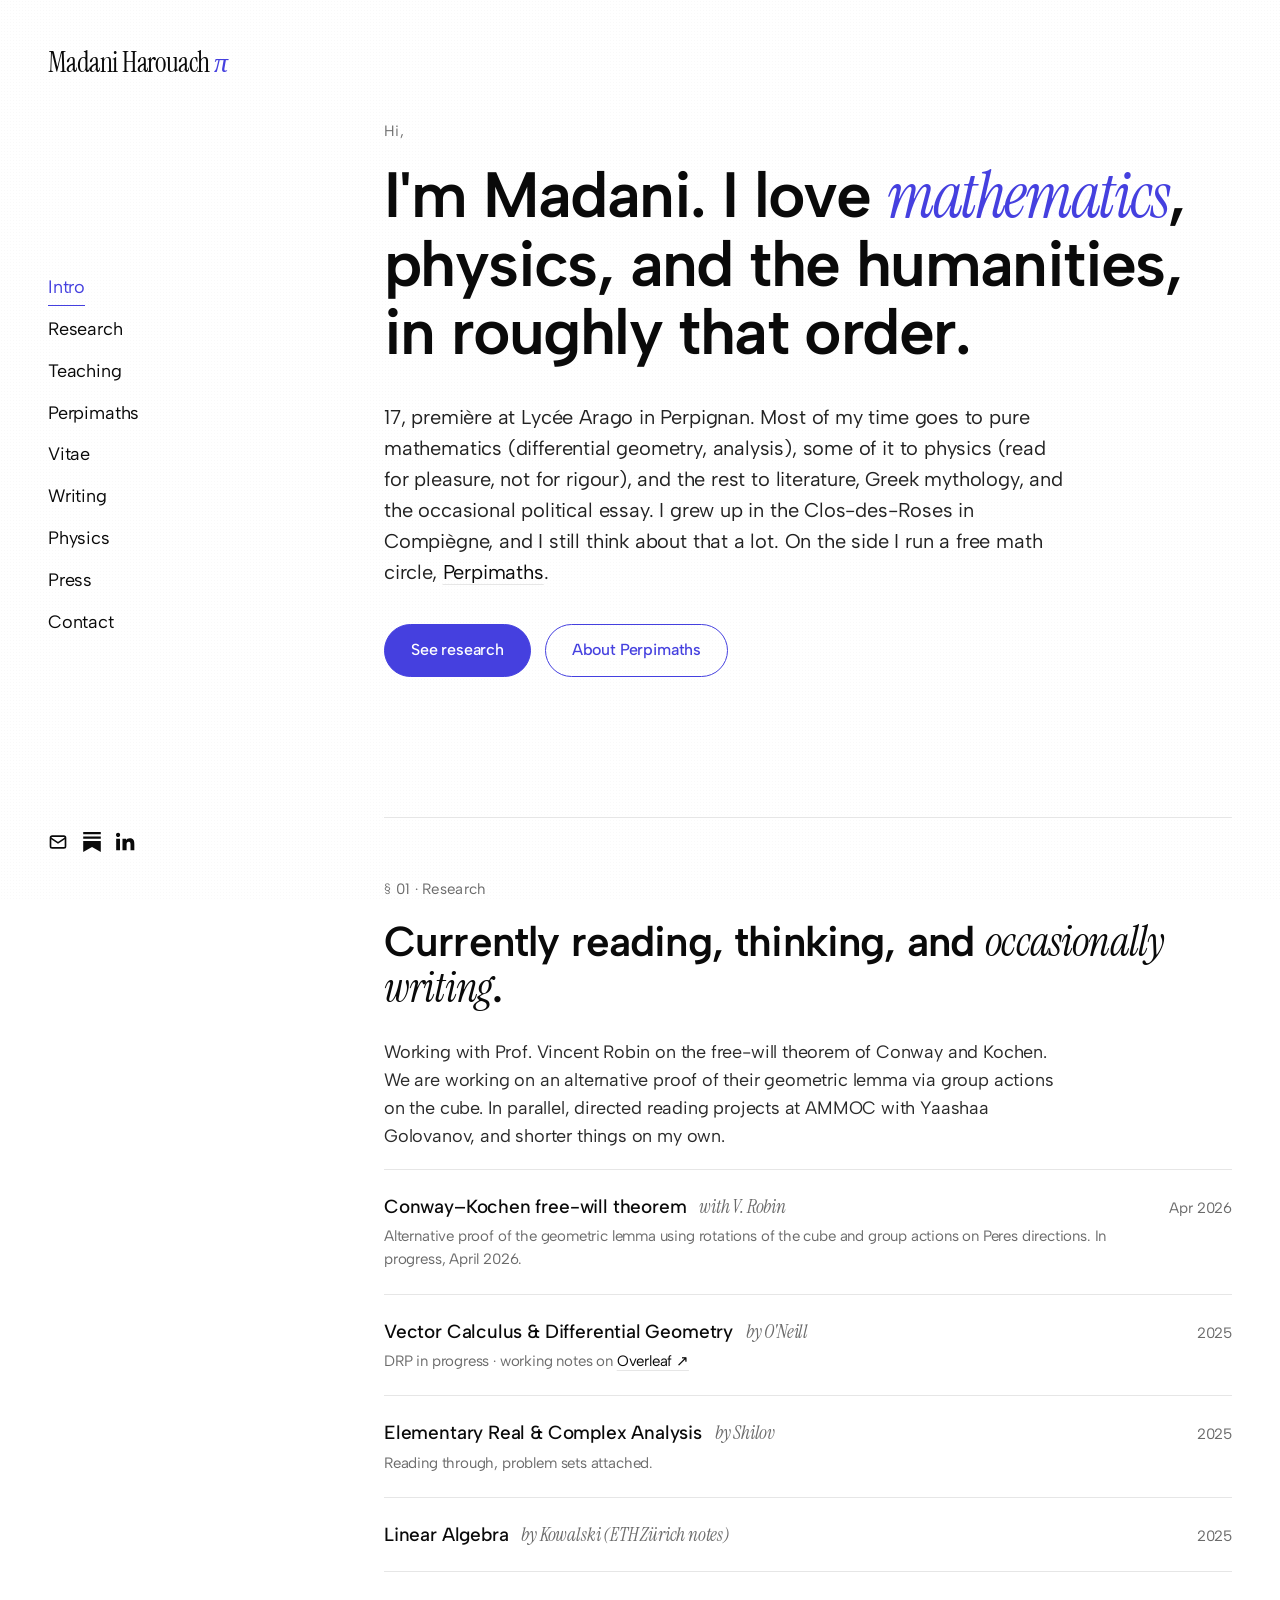
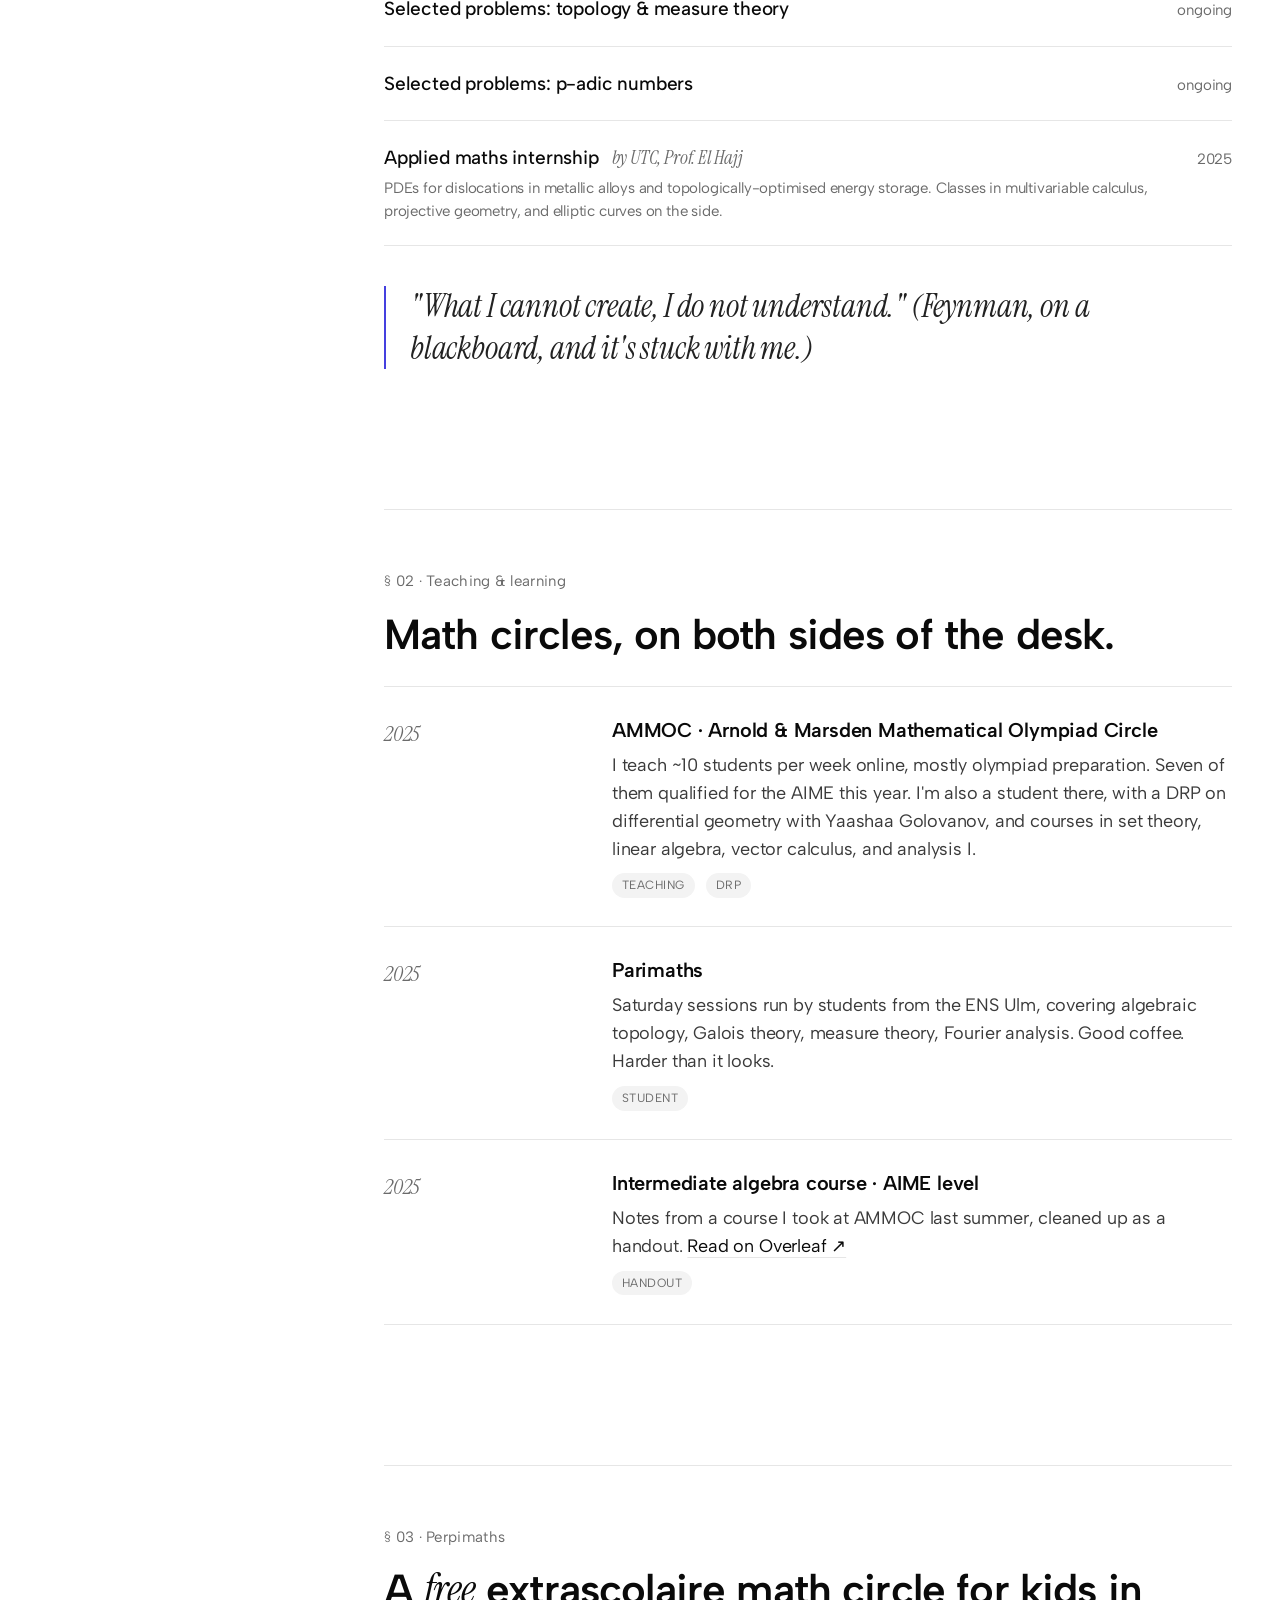
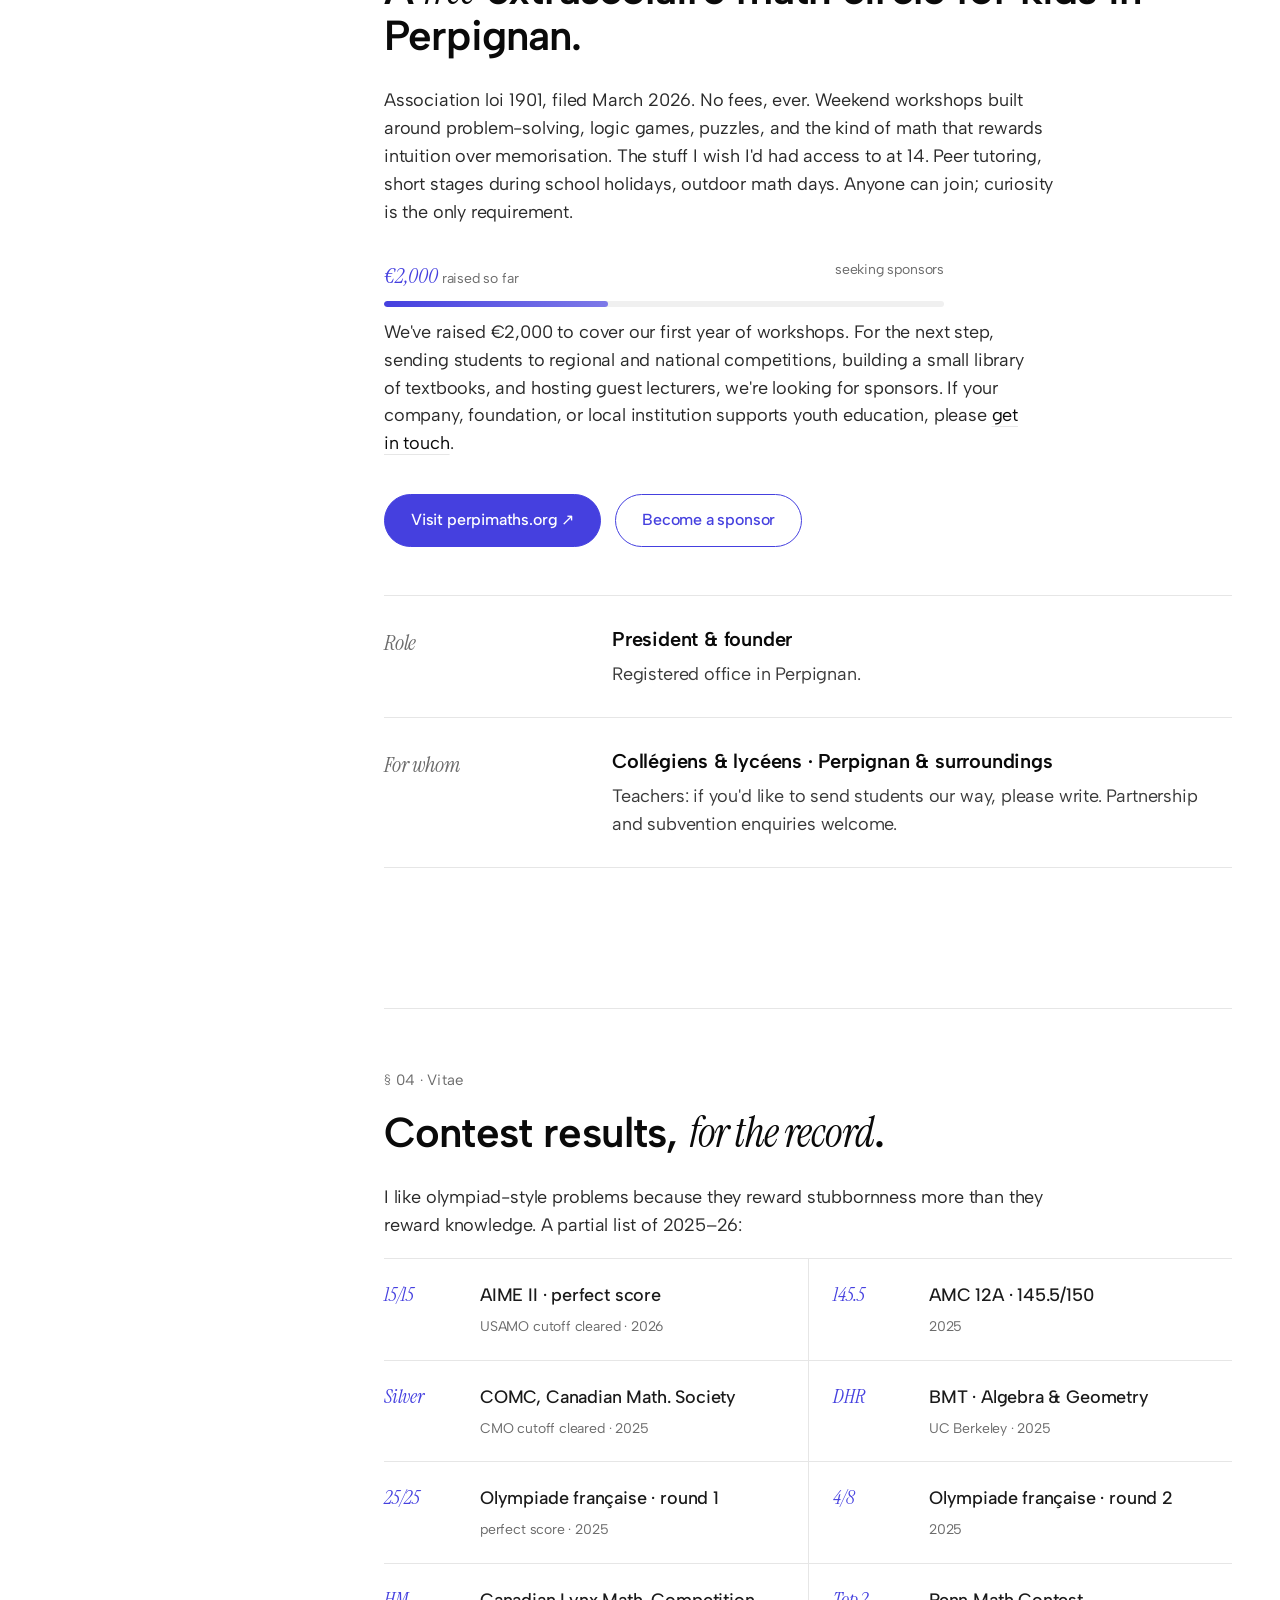
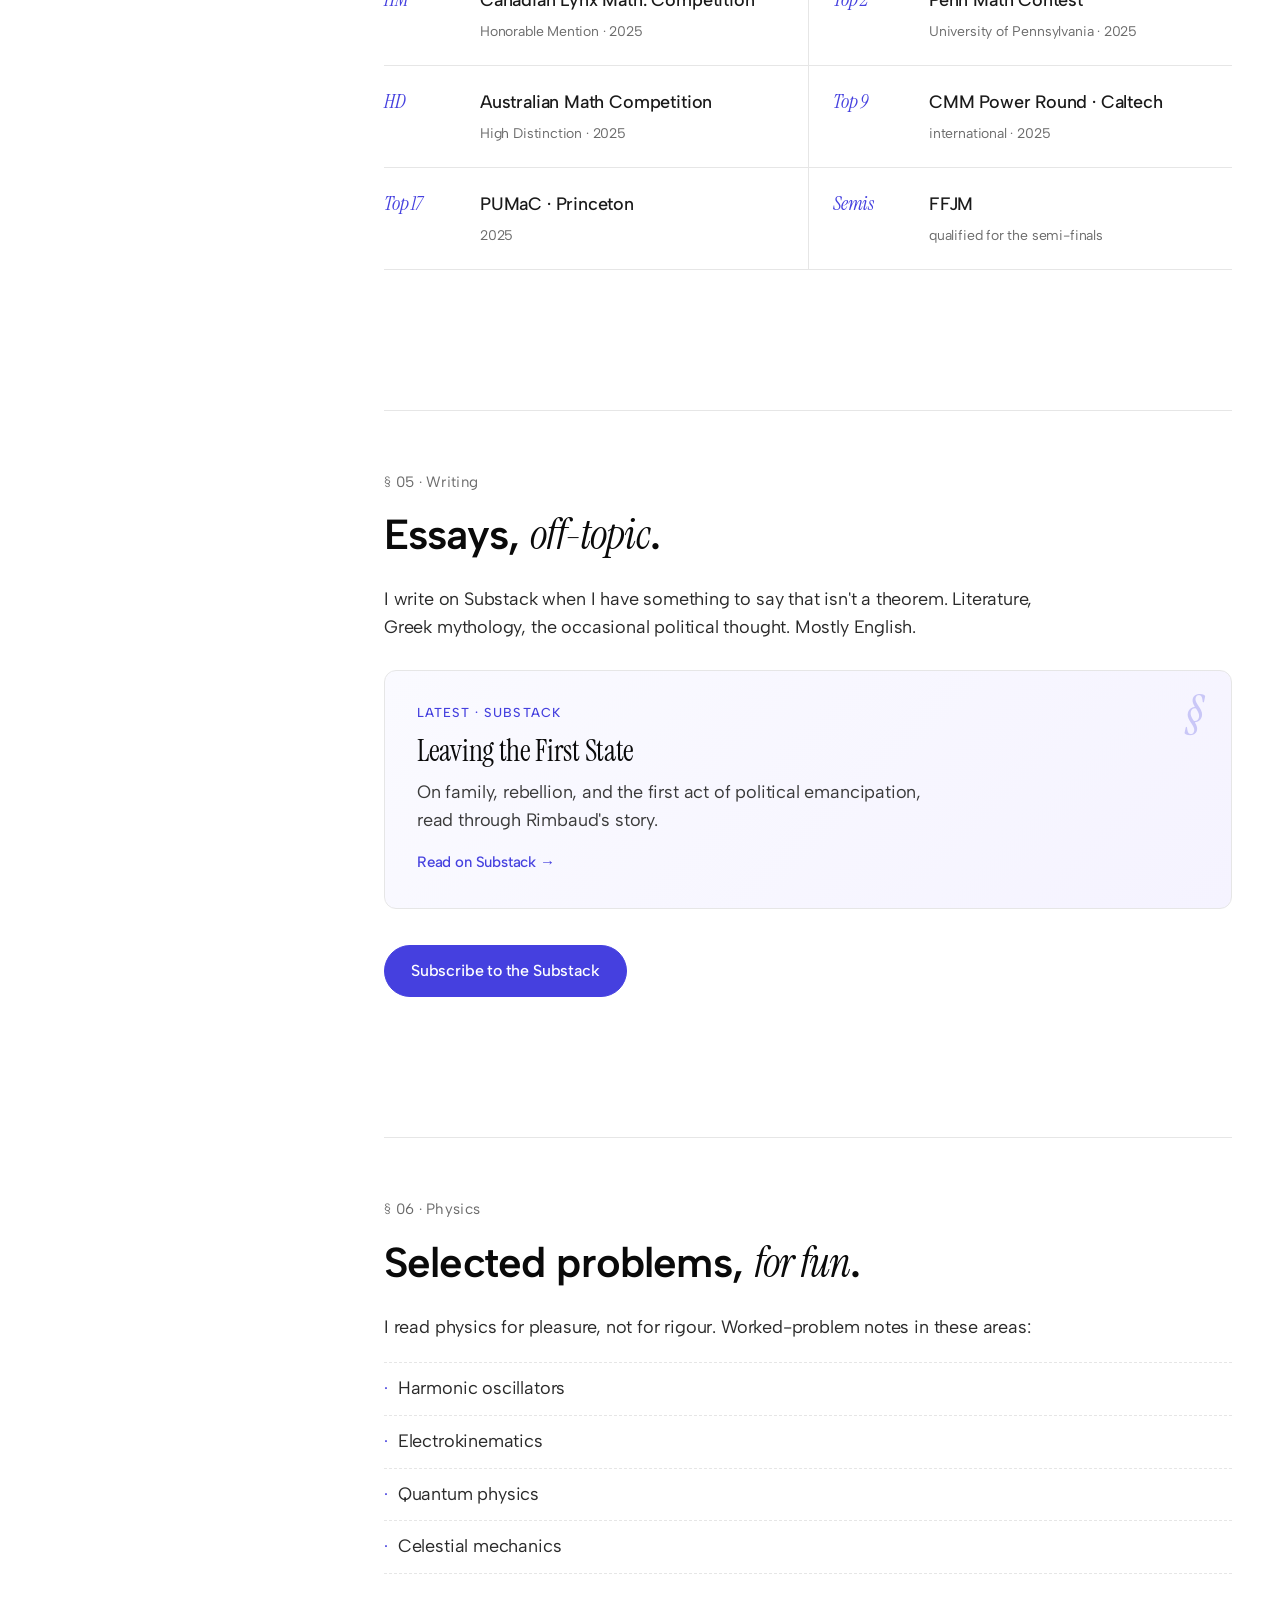
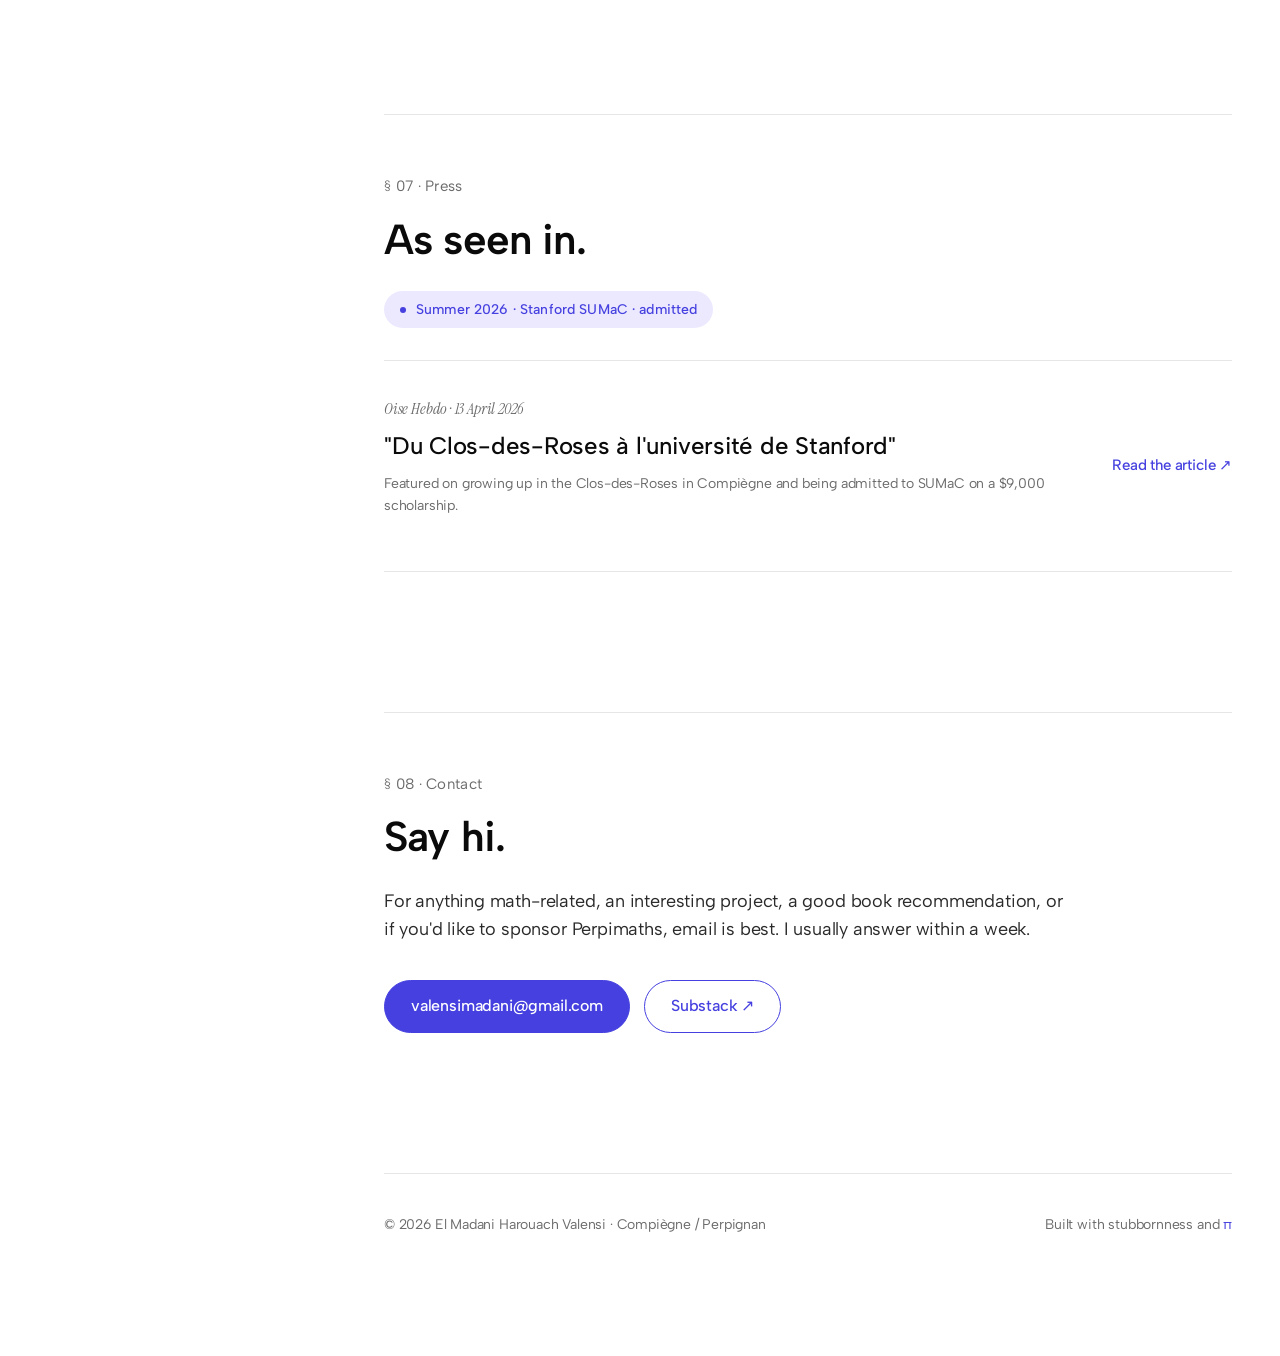
==== index.html @ ca2c1d30 "Rename index (1).html to index.html" ====
<!DOCTYPE html>
<html lang="en">
<head>
<meta charset="UTF-8" />
<meta name="viewport" content="width=device-width, initial-scale=1.0" />
<title>El Madani Harouach Valensi</title>
<link rel="preconnect" href="https://fonts.googleapis.com">
<link rel="preconnect" href="https://fonts.gstatic.com" crossorigin>
<link href="https://fonts.googleapis.com/css2?family=Albert+Sans:ital,wght@0,100..900;1,100..900&family=Instrument+Serif:ital@0;1&display=swap" rel="stylesheet">
<style>
    :root {
        --bg: #ffffff;
        --fg: #0a0a0a;
        --muted: #6b6b6b;
        --accent: #4540df;
        --accent-soft: #ece9ff;
        --rule: #e6e6e6;
        --radius: 999px;
    }

    * { box-sizing: border-box; }
    html, body { margin: 0; padding: 0; }

    body {
        background: var(--bg);
        color: var(--fg);
        font-family: "Albert Sans", -apple-system, BlinkMacSystemFont, sans-serif;
        font-size: 18px; line-height: 1.55;
        -webkit-font-smoothing: antialiased;
        -moz-osx-font-smoothing: grayscale;
        letter-spacing: -0.01em;
    }

    body::before {
        content: ""; position: fixed; inset: 0; pointer-events: none;
        background-image: radial-gradient(rgba(0,0,0,0.025) 1px, transparent 1px);
        background-size: 3px 3px; z-index: 1; mix-blend-mode: multiply;
    }

    a {
        color: var(--fg); text-decoration: underline;
        text-decoration-thickness: 1px; text-underline-offset: 0.25em;
        text-decoration-color: var(--rule);
        transition: text-decoration-color 0.2s, color 0.2s;
    }
    a:hover { text-decoration-color: var(--accent); color: var(--accent); }

    .wrap { max-width: 1280px; margin: 0 auto; padding: 0 48px; position: relative; z-index: 2; }
    .site { display: grid; grid-template-columns: 240px 1fr; gap: 96px; min-height: 100vh; }

    .sidebar { position: sticky; top: 0; height: 100vh; padding: 48px 0; display: flex; flex-direction: column; }
    .logo {
        font-family: "Instrument Serif", serif; font-size: 28px; font-weight: 400;
        letter-spacing: -0.02em; line-height: 1.1;
    }
    .logo .pi { color: var(--accent); font-style: italic; }

    .nav { margin-top: auto; margin-bottom: auto; display: flex; flex-direction: column; gap: 6px; }
    .nav a {
        text-decoration: none; font-size: 18px; font-weight: 400;
        padding: 4px 0; color: var(--fg);
        position: relative; width: fit-content;
    }
    .nav a::after {
        content: ""; position: absolute; left: 0; bottom: 0;
        width: 0; height: 1px; background: var(--accent);
        transition: width 0.25s ease;
    }
    .nav a:hover::after, .nav a.active::after { width: 100%; }
    .nav a.active { color: var(--accent); }

    .socials { display: flex; gap: 14px; align-items: center; }
    .socials a { color: var(--fg); display: inline-flex; transition: color 0.2s, transform 0.2s; }
    .socials a:hover { color: var(--accent); transform: translateY(-2px); }
    .socials svg { width: 20px; height: 20px; }

    main { padding: 120px 0 120px; }
    section + section { margin-top: 140px; padding-top: 60px; border-top: 1px solid var(--rule); }

    .eyebrow { font-size: 15px; color: var(--muted); margin: 0 0 18px; letter-spacing: 0.02em; }

    h1 {
        font-size: clamp(38px, 5.2vw, 64px);
        line-height: 1.06; font-weight: 600; letter-spacing: -0.025em;
        margin: 0 0 36px; max-width: 900px;
    }
    h1 em { font-family: "Instrument Serif", serif; font-style: italic; font-weight: 400; color: var(--accent); }

    h2 {
        font-size: clamp(30px, 3.4vw, 42px);
        line-height: 1.1; font-weight: 600; letter-spacing: -0.02em;
        margin: 0 0 28px; max-width: 820px;
    }
    h2 em { font-family: "Instrument Serif", serif; font-style: italic; font-weight: 400; }

    h3 { font-size: 20px; font-weight: 600; letter-spacing: -0.01em; margin: 0 0 6px; }

    p { max-width: 680px; color: #2a2a2a; margin: 0 0 18px; }
    .lede { font-size: 20px; color: #222; }

    .btn-row { display: flex; gap: 14px; flex-wrap: wrap; margin-top: 36px; }
    .btn {
        display: inline-flex; align-items: center; gap: 8px;
        padding: 13px 26px; border-radius: var(--radius);
        font-size: 16px; font-weight: 500; text-decoration: none;
        border: 1.5px solid var(--accent);
        transition: transform 0.2s, background 0.2s, color 0.2s;
    }
    .btn-primary { background: var(--accent); color: #fff; }
    .btn-primary:hover { background: #3430c4; transform: translateY(-2px); }
    .btn-ghost { background: transparent; color: var(--accent); }
    .btn-ghost:hover { background: var(--accent-soft); transform: translateY(-2px); }

    .row {
        display: grid; grid-template-columns: 180px 1fr;
        gap: 48px; padding: 28px 0; border-top: 1px solid var(--rule);
    }
    .row:last-child { border-bottom: 1px solid var(--rule); }
    .row .year {
        font-family: "Instrument Serif", serif; font-style: italic;
        font-size: 22px; color: var(--muted); padding-top: 2px;
    }
    .row p { margin: 6px 0 0; color: #3a3a3a; }
    .row h3 a { text-decoration: none; }
    .row h3 a:hover { color: var(--accent); }
    .tag {
        display: inline-block; font-size: 12px;
        letter-spacing: 0.04em; text-transform: uppercase;
        color: var(--muted); background: #f3f3f3;
        padding: 3px 10px; border-radius: 999px;
        margin-right: 6px; margin-top: 10px;
    }

    .project-list { list-style: none; padding: 0; margin: 0; }
    .project-list li {
        padding: 22px 0; border-top: 1px solid var(--rule);
        display: grid; grid-template-columns: 1fr auto;
        gap: 24px; align-items: baseline;
    }
    .project-list li:last-child { border-bottom: 1px solid var(--rule); }
    .project-list .title { font-weight: 500; font-size: 19px; }
    .project-list .title em {
        font-family: "Instrument Serif", serif; font-style: italic;
        color: var(--muted); font-weight: 400; margin-left: 8px;
    }
    .project-list .meta { color: var(--muted); font-size: 15px; white-space: nowrap; }

    .results {
        list-style: none; padding: 0; margin: 0;
        display: grid; grid-template-columns: repeat(2, 1fr);
        gap: 0; border-top: 1px solid var(--rule);
    }
    .results li {
        padding: 20px 24px 20px 0;
        border-bottom: 1px solid var(--rule);
        display: flex; gap: 16px; align-items: baseline;
    }
    .results li:nth-child(even) { padding-left: 24px; border-left: 1px solid var(--rule); }
    .results .score {
        font-family: "Instrument Serif", serif; font-style: italic;
        color: var(--accent); font-size: 20px;
        white-space: nowrap; min-width: 80px;
    }
    .results .what { font-weight: 500; color: #1a1a1a; display: block; margin-bottom: 2px; }
    .results .where { color: var(--muted); font-size: 14px; }

    .pullquote {
        font-family: "Instrument Serif", serif; font-style: italic;
        font-size: clamp(24px, 2.6vw, 32px); line-height: 1.3;
        color: #222; max-width: 720px;
        border-left: 2px solid var(--accent); padding-left: 24px;
        margin: 40px 0;
    }

    /* SUMaC announcement pill */
    .announce {
        display: inline-flex; align-items: center; gap: 10px;
        padding: 8px 16px; background: var(--accent-soft);
        color: var(--accent); border-radius: 999px;
        font-size: 14px; font-weight: 500; margin-bottom: 28px;
        letter-spacing: 0.01em;
    }
    .announce::before {
        content: ""; width: 6px; height: 6px;
        background: var(--accent); border-radius: 50%;
        animation: pulse 2s infinite;
    }
    @keyframes pulse {
        0%, 100% { opacity: 1; transform: scale(1); }
        50% { opacity: 0.5; transform: scale(1.4); }
    }

    /* Feature card for Substack */
    .feature-card {
        margin-top: 28px; padding: 32px;
        border: 1px solid var(--rule); border-radius: 12px;
        background: linear-gradient(135deg, #fafaff 0%, #f5f3ff 100%);
        position: relative; overflow: hidden;
        transition: transform 0.25s, box-shadow 0.25s;
        text-decoration: none; display: block; color: inherit;
    }
    .feature-card:hover {
        transform: translateY(-3px);
        box-shadow: 0 20px 40px -20px rgba(69, 64, 223, 0.2);
        color: inherit;
    }
    .feature-card::before {
        content: "§"; position: absolute; top: 18px; right: 28px;
        font-family: "Instrument Serif", serif; font-style: italic;
        font-size: 48px; color: var(--accent); opacity: 0.25; line-height: 1;
    }
    .feature-card .kicker {
        font-size: 13px; letter-spacing: 0.08em; text-transform: uppercase;
        color: var(--accent); font-weight: 500; margin: 0 0 10px;
    }
    .feature-card h3 {
        font-family: "Instrument Serif", serif; font-weight: 400;
        font-size: 30px; line-height: 1.2;
        margin: 0 0 10px; max-width: 520px;
    }
    .feature-card .excerpt { color: #3a3a3a; margin: 0; max-width: 540px; }
    .feature-card .more {
        display: inline-block; margin-top: 16px;
        font-size: 15px; color: var(--accent); font-weight: 500;
    }

    .bullets { list-style: none; padding: 0; margin: 20px 0 0; }
    .bullets li {
        padding: 12px 0; border-top: 1px dashed var(--rule);
        color: #2a2a2a;
    }
    .bullets li:last-child { border-bottom: 1px dashed var(--rule); }
    .bullets li::before { content: "·"; color: var(--accent); margin-right: 10px; }

    /* Fundraising bar */
    .fund-bar {
        margin: 32px 0 12px;
        max-width: 560px;
    }
    .fund-numbers {
        display: flex; justify-content: space-between;
        font-size: 14px; color: var(--muted); margin-bottom: 8px;
    }
    .fund-numbers strong {
        color: var(--accent);
        font-family: "Instrument Serif", serif;
        font-style: italic;
        font-size: 22px;
        font-weight: 400;
    }
    .fund-track {
        height: 6px; background: #f0f0f0;
        border-radius: 999px; overflow: hidden;
    }
    .fund-fill {
        height: 100%; width: 40%;
        background: linear-gradient(90deg, var(--accent), #7d79e8);
        border-radius: 999px;
        animation: grow 1.4s cubic-bezier(0.2, 0.7, 0.2, 1) forwards;
        transform-origin: left;
        transform: scaleX(0);
    }
    @keyframes grow { to { transform: scaleX(1); } }

    /* Press card */
    .press-card {
        display: grid; grid-template-columns: 1fr auto;
        gap: 40px; padding: 36px 0;
        border-top: 1px solid var(--rule);
        border-bottom: 1px solid var(--rule);
        align-items: center;
    }
    .press-card .source {
        font-family: "Instrument Serif", serif; font-style: italic;
        color: var(--muted); font-size: 16px; margin-bottom: 8px;
    }
    .press-card h3 {
        font-size: 24px; line-height: 1.3; font-weight: 500;
        max-width: 560px; margin: 0 0 12px;
    }
    .press-card .meta { color: var(--muted); font-size: 14px; }
    .press-card .cta {
        font-size: 15px; color: var(--accent); font-weight: 500;
        text-decoration: none; white-space: nowrap;
    }
    .press-card .cta:hover { text-decoration: underline; }

    footer {
        margin-top: 140px; padding-top: 40px;
        border-top: 1px solid var(--rule);
        color: var(--muted); font-size: 14px;
        display: flex; justify-content: space-between;
        flex-wrap: wrap; gap: 12px;
    }

    @media (max-width: 900px) {
        .wrap { padding: 0 24px; }
        .site { grid-template-columns: 1fr; gap: 0; }
        .sidebar {
            position: static; height: auto; padding: 32px 0 8px;
            flex-direction: row; align-items: center; justify-content: space-between;
        }
        .nav { display: none; }
        main { padding: 40px 0 80px; }
        section + section { margin-top: 80px; padding-top: 40px; }
        .row { grid-template-columns: 1fr; gap: 4px; }
        .row .year { font-size: 18px; }
        .project-list li { grid-template-columns: 1fr; gap: 4px; }
        .results { grid-template-columns: 1fr; }
        .results li:nth-child(even) { padding-left: 0; border-left: none; }
        .feature-card { padding: 24px; }
        .feature-card h3 { font-size: 24px; }
        .press-card { grid-template-columns: 1fr; gap: 16px; }
    }

    .reveal {
        opacity: 0; transform: translateY(14px);
        animation: reveal 0.9s cubic-bezier(0.2, 0.7, 0.2, 1) forwards;
    }
    @keyframes reveal { to { opacity: 1; transform: translateY(0); } }
    .d1 { animation-delay: 0.05s; }
    .d2 { animation-delay: 0.2s; }
    .d3 { animation-delay: 0.35s; }
    .d4 { animation-delay: 0.5s; }
    .d5 { animation-delay: 0.65s; }
</style>
</head>
<body>
<div class="wrap">
<div class="site">

    <aside class="sidebar">
        <div class="logo reveal d1">
            Madani Harouach <span class="pi">π</span>
        </div>

        <nav class="nav reveal d2">
            <a href="#intro" class="active">Intro</a>
            <a href="#research">Research</a>
            <a href="#teaching">Teaching</a>
            <a href="#perpimaths">Perpimaths</a>
            <a href="#vitae">Vitae</a>
            <a href="#writing">Writing</a>
            <a href="#physics">Physics</a>
            <a href="#press">Press</a>
            <a href="#contact">Contact</a>
        </nav>

        <div class="socials reveal d3">
            <a href="mailto:valensimadani@gmail.com" aria-label="Email" title="Email">
                <svg viewBox="0 0 24 24" fill="none" stroke="currentColor" stroke-width="2">
                    <rect x="3" y="5" width="18" height="14" rx="2"/>
                    <path d="M3 7l9 6 9-6"/>
                </svg>
            </a>
            <a href="https://open.substack.com/pub/valensimadani" aria-label="Substack" title="Substack" target="_blank" rel="noopener">
                <svg viewBox="0 0 24 24" fill="currentColor">
                    <path d="M22.539 8.242H1.46V5.406h21.08v2.836zM1.46 10.812V24L12 18.11 22.54 24V10.812H1.46zM22.54 0H1.46v2.836h21.08V0z"/>
                </svg>
            </a>
            <a href="https://www.linkedin.com" aria-label="LinkedIn" title="LinkedIn" target="_blank" rel="noopener">
                <svg viewBox="0 0 24 24" fill="currentColor">
                    <path d="M4.98 3.5C4.98 4.88 3.87 6 2.5 6S.02 4.88.02 3.5 1.13 1 2.5 1s2.48 1.12 2.48 2.5zM.22 8h4.56v14H.22V8zm7.56 0h4.37v1.92h.06c.61-1.15 2.1-2.36 4.32-2.36 4.62 0 5.47 3.04 5.47 7v7.44h-4.56v-6.6c0-1.57-.03-3.59-2.19-3.59-2.2 0-2.54 1.71-2.54 3.48V22H7.78V8z"/>
                </svg>
            </a>
        </div>
    </aside>

    <main>

        <section id="intro">
            <p class="eyebrow reveal d1">Hi,</p>
            <h1 class="reveal d2">
                I'm Madani. I love <em>mathematics</em>,
                physics, and the humanities, in
                roughly that order.
            </h1>
            <p class="lede reveal d3">
                17, première at Lycée Arago in Perpignan. Most of my time
                goes to pure mathematics (differential geometry, analysis),
                some of it to physics (read for pleasure, not for rigour),
                and the rest to literature, Greek mythology, and the
                occasional political essay. I grew up in the Clos-des-Roses
                in Compiègne, and I still think about that a lot. On the
                side I run a free math circle, <a href="#perpimaths">Perpimaths</a>.
            </p>
            <div class="btn-row reveal d4">
                <a class="btn btn-primary" href="#research">See research</a>
                <a class="btn btn-ghost" href="#perpimaths">About Perpimaths</a>
            </div>
        </section>

        <section id="research">
            <p class="eyebrow">§ 01 · Research</p>
            <h2>Currently reading, thinking, and
                <em>occasionally writing</em>.</h2>
            <p>
                Working with Prof. Vincent Robin on the free-will theorem of
                Conway and Kochen. We are working on an alternative proof of their geometric
                lemma via group actions on the cube. In parallel, directed
                reading projects at AMMOC with Yaashaa Golovanov, and shorter
                things on my own.
            </p>

            <ul class="project-list">
                <li>
                    <div>
                        <div class="title">Conway–Kochen free-will theorem <em>with V. Robin</em></div>
                        <div style="color:var(--muted); font-size:15px; margin-top:4px">
                            Alternative proof of the geometric lemma using
                            rotations of the cube and group actions on Peres
                            directions. In progress, April 2026.
                        </div>
                    </div>
                    <div class="meta">Apr 2026</div>
                </li>
                <li>
                    <div>
                        <div class="title">Vector Calculus &amp; Differential Geometry <em>by O'Neill</em></div>
                        <div style="color:var(--muted); font-size:15px; margin-top:4px">
                            DRP in progress · working notes on
                            <a href="https://www.overleaf.com/read/pcwnzhzwnnss#725953" target="_blank" rel="noopener">Overleaf ↗</a>
                        </div>
                    </div>
                    <div class="meta">2025</div>
                </li>
                <li>
                    <div>
                        <div class="title">Elementary Real &amp; Complex Analysis <em>by Shilov</em></div>
                        <div style="color:var(--muted); font-size:15px; margin-top:4px">
                            Reading through, problem sets attached.
                        </div>
                    </div>
                    <div class="meta">2025</div>
                </li>
                <li>
                    <div>
                        <div class="title">Linear Algebra <em>by Kowalski (ETH Zürich notes)</em></div>
                    </div>
                    <div class="meta">2025</div>
                </li>
                <li>
                    <div>
                        <div class="title">Selected problems: topology &amp; measure theory</div>
                    </div>
                    <div class="meta">ongoing</div>
                </li>
                <li>
                    <div>
                        <div class="title">Selected problems: p-adic numbers</div>
                    </div>
                    <div class="meta">ongoing</div>
                </li>
                <li>
                    <div>
                        <div class="title">Applied maths internship <em>by UTC, Prof. El Hajj</em></div>
                        <div style="color:var(--muted); font-size:15px; margin-top:4px">
                            PDEs for dislocations in metallic alloys and
                            topologically-optimised energy storage.
                            Classes in multivariable calculus, projective
                            geometry, and elliptic curves on the side.
                        </div>
                    </div>
                    <div class="meta">2025</div>
                </li>
            </ul>

            <div class="pullquote">
                "What I cannot create, I do not understand."
                (Feynman, on a blackboard, and it's stuck with me.)
            </div>
        </section>

        <section id="teaching">
            <p class="eyebrow">§ 02 · Teaching &amp; learning</p>
            <h2>Math circles, on both sides of the desk.</h2>

            <div class="row">
                <div class="year">2025</div>
                <div>
                    <h3>AMMOC · Arnold &amp; Marsden Mathematical Olympiad Circle</h3>
                    <p>
                        I teach ~10 students per week online, mostly olympiad
                        preparation. Seven of them qualified for the AIME this year.
                        I'm also a student there, with a DRP on differential geometry
                        with Yaashaa Golovanov, and courses in set theory, linear
                        algebra, vector calculus, and analysis I.
                    </p>
                    <span class="tag">teaching</span>
                    <span class="tag">DRP</span>
                </div>
            </div>

            <div class="row">
                <div class="year">2025</div>
                <div>
                    <h3>Parimaths</h3>
                    <p>
                        Saturday sessions run by students from the ENS Ulm, covering
                        algebraic topology, Galois theory, measure theory, Fourier
                        analysis. Good coffee. Harder than it looks.
                    </p>
                    <span class="tag">student</span>
                </div>
            </div>

            <div class="row">
                <div class="year">2025</div>
                <div>
                    <h3>Intermediate algebra course · AIME level</h3>
                    <p>
                        Notes from a course I took at AMMOC last summer, cleaned up
                        as a handout.
                        <a href="https://www.overleaf.com/read/wrsxjcrsgtck#7cd58a" target="_blank" rel="noopener">Read on Overleaf ↗</a>
                    </p>
                    <span class="tag">handout</span>
                </div>
            </div>
        </section>

        <!-- PERPIMATHS -->
        <section id="perpimaths">
            <p class="eyebrow">§ 03 · Perpimaths</p>
            <h2>A <em>free</em> extrascolaire math circle
                for kids in Perpignan.</h2>
            <p>
                Association loi 1901, filed March 2026. No fees, ever.
                Weekend workshops built around problem-solving, logic games,
                puzzles, and the kind of math that rewards intuition over
                memorisation. The stuff I wish I'd had access to at 14.
                Peer tutoring, short stages during school holidays, outdoor
                math days. Anyone can join; curiosity is the only requirement.
            </p>

            <!-- Fundraising progress -->
            <div class="fund-bar">
                <div class="fund-numbers">
                    <span><strong>€2,000</strong> raised so far</span>
                    <span>seeking sponsors</span>
                </div>
                <div class="fund-track">
                    <div class="fund-fill"></div>
                </div>
            </div>
            <p style="max-width:640px">
                We've raised €2,000 to cover our first year of workshops.
                For the next step, sending students to regional and national
                competitions, building a small library of textbooks, and
                hosting guest lecturers, we're looking for sponsors.
                If your company, foundation, or local institution supports
                youth education, please <a href="#contact">get in touch</a>.
            </p>

            <div class="btn-row">
                <a class="btn btn-primary" href="https://perpimaths.org" target="_blank" rel="noopener">
                    Visit perpimaths.org ↗
                </a>
                <a class="btn btn-ghost" href="#contact">Become a sponsor</a>
            </div>

            <div class="row" style="margin-top:48px">
                <div class="year">Role</div>
                <div>
                    <h3>President &amp; founder</h3>
                    <p>Registered office in Perpignan.</p>
                </div>
            </div>
            <div class="row">
                <div class="year">For whom</div>
                <div>
                    <h3>Collégiens &amp; lycéens · Perpignan &amp; surroundings</h3>
                    <p>
                        Teachers: if you'd like to send students our way, please
                        write. Partnership and subvention enquiries welcome.
                    </p>
                </div>
            </div>
        </section>

        <section id="vitae">
            <p class="eyebrow">§ 04 · Vitae</p>
            <h2>Contest results, <em>for the record</em>.</h2>
            <p>
                I like olympiad-style problems because they reward stubbornness
                more than they reward knowledge. A partial list of 2025–26:
            </p>

            <ul class="results">
                <li>
                    <span class="score">15/15</span>
                    <span>
                        <span class="what">AIME II · perfect score</span>
                        <span class="where">USAMO cutoff cleared · 2026</span>
                    </span>
                </li>
                <li>
                    <span class="score">145.5</span>
                    <span>
                        <span class="what">AMC 12A · 145.5/150</span>
                        <span class="where">2025</span>
                    </span>
                </li>
                <li>
                    <span class="score">Silver</span>
                    <span>
                        <span class="what">COMC, Canadian Math. Society</span>
                        <span class="where">CMO cutoff cleared · 2025</span>
                    </span>
                </li>
                <li>
                    <span class="score">DHR</span>
                    <span>
                        <span class="what">BMT · Algebra &amp; Geometry</span>
                        <span class="where">UC Berkeley · 2025</span>
                    </span>
                </li>
                <li>
                    <span class="score">25/25</span>
                    <span>
                        <span class="what">Olympiade française · round 1</span>
                        <span class="where">perfect score · 2025</span>
                    </span>
                </li>
                <li>
                    <span class="score">4/8</span>
                    <span>
                        <span class="what">Olympiade française · round 2</span>
                        <span class="where">2025</span>
                    </span>
                </li>
                <li>
                    <span class="score">HM</span>
                    <span>
                        <span class="what">Canadian Lynx Math. Competition</span>
                        <span class="where">Honorable Mention · 2025</span>
                    </span>
                </li>
                <li>
                    <span class="score">Top 2</span>
                    <span>
                        <span class="what">Penn Math Contest</span>
                        <span class="where">University of Pennsylvania · 2025</span>
                    </span>
                </li>
                <li>
                    <span class="score">HD</span>
                    <span>
                        <span class="what">Australian Math Competition</span>
                        <span class="where">High Distinction · 2025</span>
                    </span>
                </li>
                <li>
                    <span class="score">Top 9</span>
                    <span>
                        <span class="what">CMM Power Round · Caltech</span>
                        <span class="where">international · 2025</span>
                    </span>
                </li>
                <li>
                    <span class="score">Top 17</span>
                    <span>
                        <span class="what">PUMaC · Princeton</span>
                        <span class="where">2025</span>
                    </span>
                </li>
                <li>
                    <span class="score">Semis</span>
                    <span>
                        <span class="what">FFJM</span>
                        <span class="where">qualified for the semi-finals</span>
                    </span>
                </li>
            </ul>
        </section>

        <section id="writing">
            <p class="eyebrow">§ 05 · Writing</p>
            <h2>Essays, <em>off-topic</em>.</h2>
            <p>
                I write on Substack when I have something to say that isn't
                a theorem. Literature, Greek mythology, the occasional
                political thought. Mostly English.
            </p>

            <a class="feature-card"
               href="https://open.substack.com/pub/valensimadani/p/leaving-the-first-state?r=7dea9t"
               target="_blank" rel="noopener">
                <p class="kicker">Latest · Substack</p>
                <h3>Leaving the First State</h3>
                <p class="excerpt">
                    On family, rebellion, and the first act of political
                    emancipation, read through Rimbaud's story.
                </p>
                <span class="more">Read on Substack →</span>
            </a>

            <div class="btn-row">
                <a class="btn btn-primary" href="https://open.substack.com/pub/valensimadani" target="_blank" rel="noopener">
                    Subscribe to the Substack
                </a>
            </div>
        </section>

        <section id="physics">
            <p class="eyebrow">§ 06 · Physics</p>
            <h2>Selected problems, <em>for fun</em>.</h2>
            <p>
                I read physics for pleasure, not for rigour. Worked-problem
                notes in these areas:
            </p>
            <ul class="bullets">
                <li>Harmonic oscillators</li>
                <li>Electrokinematics</li>
                <li>Quantum physics</li>
                <li>Celestial mechanics</li>
            </ul>
        </section>

        <!-- PRESS - just two facts -->
        <section id="press">
            <p class="eyebrow">§ 07 · Press</p>
            <h2>As seen in.</h2>

            <div class="announce" style="margin-bottom:32px">Summer 2026 · Stanford SUMaC · admitted</div>

            <div class="press-card">
                <div>
                    <div class="source">Oise Hebdo · 13 April 2026</div>
                    <h3>"Du Clos-des-Roses à l'université de Stanford"</h3>
                    <p class="meta">
                        Featured on growing up in the Clos-des-Roses in Compiègne
                        and being admitted to SUMaC on a $9,000 scholarship.
                    </p>
                </div>
                <a class="cta"
                   href="https://www.oisehebdo.fr/2026/04/13/compiegne-harouach-el-madani-clos-des-roses-universite-stanford/"
                   target="_blank" rel="noopener">
                    Read the article ↗
                </a>
            </div>
        </section>

        <section id="contact">
            <p class="eyebrow">§ 08 · Contact</p>
            <h2>Say hi.</h2>
            <p>
                For anything math-related, an interesting project, a good
                book recommendation, or if you'd like to sponsor Perpimaths,
                email is best. I usually answer within a week.
            </p>
            <div class="btn-row">
                <a class="btn btn-primary" href="mailto:valensimadani@gmail.com">
                    valensimadani@gmail.com
                </a>
                <a class="btn btn-ghost" href="https://open.substack.com/pub/valensimadani" target="_blank" rel="noopener">
                    Substack ↗
                </a>
            </div>
        </section>

        <footer>
            <div>© <span id="year"></span> El Madani Harouach Valensi · Compiègne / Perpignan</div>
            <div>Built with stubbornness and <span style="color:var(--accent)">π</span></div>
        </footer>

    </main>
</div>
</div>

<script>
    document.getElementById('year').textContent = new Date().getFullYear();

    const links = document.querySelectorAll('.nav a');
    const sections = document.querySelectorAll('main section');
    const io = new IntersectionObserver((entries) => {
        entries.forEach(e => {
            if (e.isIntersecting) {
                links.forEach(l => l.classList.remove('active'));
                const match = document.querySelector('.nav a[href="#' + e.target.id + '"]');
                if (match) match.classList.add('active');
            }
        });
    }, { rootMargin: '-40% 0px -55% 0px' });
    sections.forEach(s => io.observe(s));

    links.forEach(l => l.addEventListener('click', (ev) => {
        const href = l.getAttribute('href');
        if (href && href.startsWith('#')) {
            ev.preventDefault();
            document.querySelector(href).scrollIntoView({ behavior: 'smooth', block: 'start' });
        }
    }));
</script>
</body>
</html>
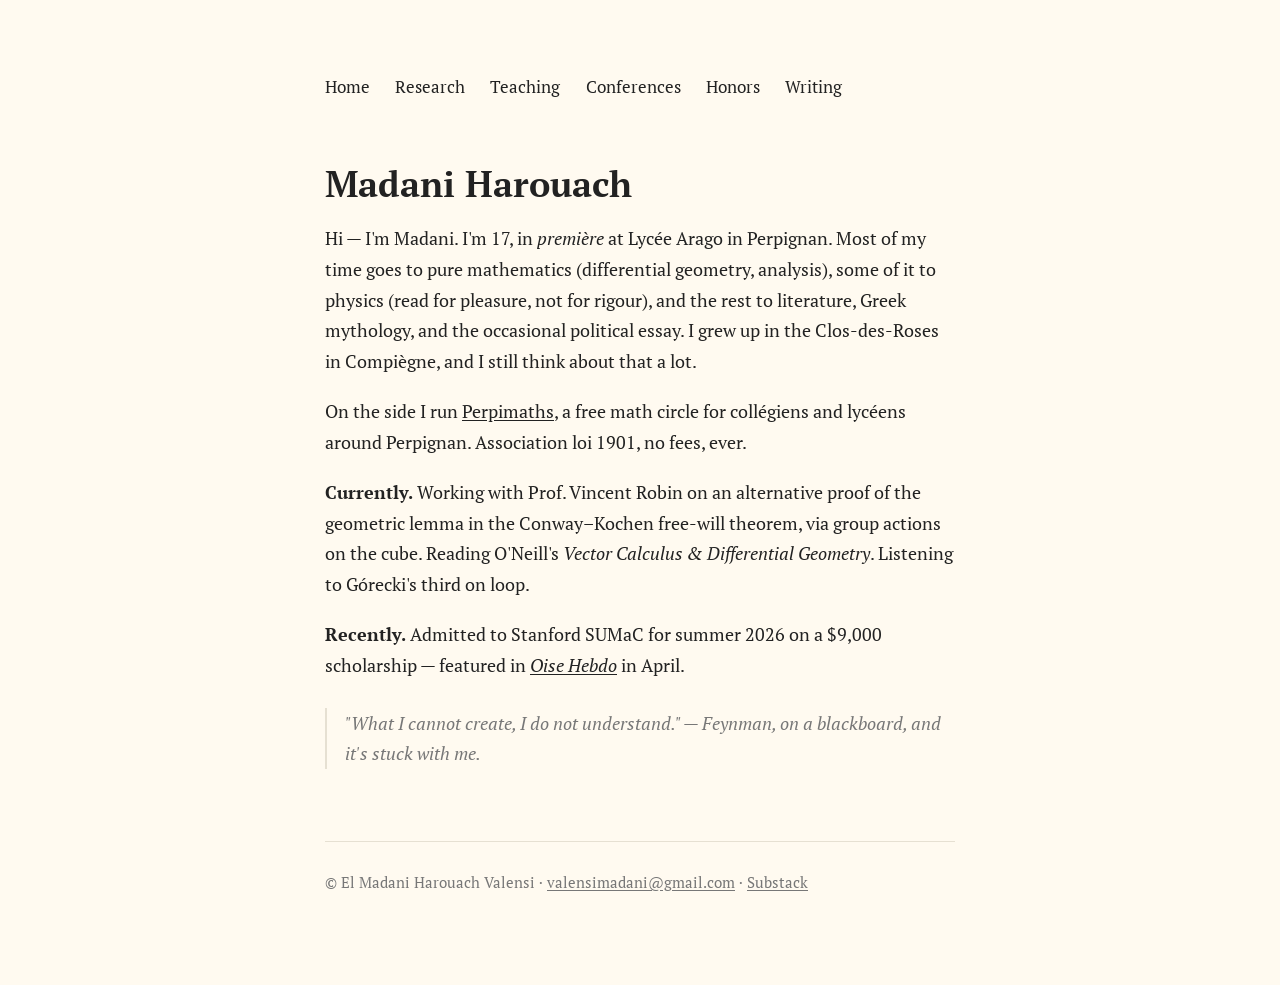
==== commit cac59182: "Rename index (2).html to index.html" ====
--- a/index.html
+++ b/index.html
@@ -1,795 +1,45 @@
-<!DOCTYPE html>
+<!doctype html>
 <html lang="en">
 <head>
-<meta charset="UTF-8" />
-<meta name="viewport" content="width=device-width, initial-scale=1.0" />
-<title>El Madani Harouach Valensi</title>
-<link rel="preconnect" href="https://fonts.googleapis.com">
-<link rel="preconnect" href="https://fonts.gstatic.com" crossorigin>
-<link href="https://fonts.googleapis.com/css2?family=Albert+Sans:ital,wght@0,100..900;1,100..900&family=Instrument+Serif:ital@0;1&display=swap" rel="stylesheet">
-<style>
-    :root {
-        --bg: #ffffff;
-        --fg: #0a0a0a;
-        --muted: #6b6b6b;
-        --accent: #4540df;
-        --accent-soft: #ece9ff;
-        --rule: #e6e6e6;
-        --radius: 999px;
-    }
-
-    * { box-sizing: border-box; }
-    html, body { margin: 0; padding: 0; }
-
-    body {
-        background: var(--bg);
-        color: var(--fg);
-        font-family: "Albert Sans", -apple-system, BlinkMacSystemFont, sans-serif;
-        font-size: 18px; line-height: 1.55;
-        -webkit-font-smoothing: antialiased;
-        -moz-osx-font-smoothing: grayscale;
-        letter-spacing: -0.01em;
-    }
-
-    body::before {
-        content: ""; position: fixed; inset: 0; pointer-events: none;
-        background-image: radial-gradient(rgba(0,0,0,0.025) 1px, transparent 1px);
-        background-size: 3px 3px; z-index: 1; mix-blend-mode: multiply;
-    }
-
-    a {
-        color: var(--fg); text-decoration: underline;
-        text-decoration-thickness: 1px; text-underline-offset: 0.25em;
-        text-decoration-color: var(--rule);
-        transition: text-decoration-color 0.2s, color 0.2s;
-    }
-    a:hover { text-decoration-color: var(--accent); color: var(--accent); }
-
-    .wrap { max-width: 1280px; margin: 0 auto; padding: 0 48px; position: relative; z-index: 2; }
-    .site { display: grid; grid-template-columns: 240px 1fr; gap: 96px; min-height: 100vh; }
-
-    .sidebar { position: sticky; top: 0; height: 100vh; padding: 48px 0; display: flex; flex-direction: column; }
-    .logo {
-        font-family: "Instrument Serif", serif; font-size: 28px; font-weight: 400;
-        letter-spacing: -0.02em; line-height: 1.1;
-    }
-    .logo .pi { color: var(--accent); font-style: italic; }
-
-    .nav { margin-top: auto; margin-bottom: auto; display: flex; flex-direction: column; gap: 6px; }
-    .nav a {
-        text-decoration: none; font-size: 18px; font-weight: 400;
-        padding: 4px 0; color: var(--fg);
-        position: relative; width: fit-content;
-    }
-    .nav a::after {
-        content: ""; position: absolute; left: 0; bottom: 0;
-        width: 0; height: 1px; background: var(--accent);
-        transition: width 0.25s ease;
-    }
-    .nav a:hover::after, .nav a.active::after { width: 100%; }
-    .nav a.active { color: var(--accent); }
-
-    .socials { display: flex; gap: 14px; align-items: center; }
-    .socials a { color: var(--fg); display: inline-flex; transition: color 0.2s, transform 0.2s; }
-    .socials a:hover { color: var(--accent); transform: translateY(-2px); }
-    .socials svg { width: 20px; height: 20px; }
-
-    main { padding: 120px 0 120px; }
-    section + section { margin-top: 140px; padding-top: 60px; border-top: 1px solid var(--rule); }
-
-    .eyebrow { font-size: 15px; color: var(--muted); margin: 0 0 18px; letter-spacing: 0.02em; }
-
-    h1 {
-        font-size: clamp(38px, 5.2vw, 64px);
-        line-height: 1.06; font-weight: 600; letter-spacing: -0.025em;
-        margin: 0 0 36px; max-width: 900px;
-    }
-    h1 em { font-family: "Instrument Serif", serif; font-style: italic; font-weight: 400; color: var(--accent); }
-
-    h2 {
-        font-size: clamp(30px, 3.4vw, 42px);
-        line-height: 1.1; font-weight: 600; letter-spacing: -0.02em;
-        margin: 0 0 28px; max-width: 820px;
-    }
-    h2 em { font-family: "Instrument Serif", serif; font-style: italic; font-weight: 400; }
-
-    h3 { font-size: 20px; font-weight: 600; letter-spacing: -0.01em; margin: 0 0 6px; }
-
-    p { max-width: 680px; color: #2a2a2a; margin: 0 0 18px; }
-    .lede { font-size: 20px; color: #222; }
-
-    .btn-row { display: flex; gap: 14px; flex-wrap: wrap; margin-top: 36px; }
-    .btn {
-        display: inline-flex; align-items: center; gap: 8px;
-        padding: 13px 26px; border-radius: var(--radius);
-        font-size: 16px; font-weight: 500; text-decoration: none;
-        border: 1.5px solid var(--accent);
-        transition: transform 0.2s, background 0.2s, color 0.2s;
-    }
-    .btn-primary { background: var(--accent); color: #fff; }
-    .btn-primary:hover { background: #3430c4; transform: translateY(-2px); }
-    .btn-ghost { background: transparent; color: var(--accent); }
-    .btn-ghost:hover { background: var(--accent-soft); transform: translateY(-2px); }
-
-    .row {
-        display: grid; grid-template-columns: 180px 1fr;
-        gap: 48px; padding: 28px 0; border-top: 1px solid var(--rule);
-    }
-    .row:last-child { border-bottom: 1px solid var(--rule); }
-    .row .year {
-        font-family: "Instrument Serif", serif; font-style: italic;
-        font-size: 22px; color: var(--muted); padding-top: 2px;
-    }
-    .row p { margin: 6px 0 0; color: #3a3a3a; }
-    .row h3 a { text-decoration: none; }
-    .row h3 a:hover { color: var(--accent); }
-    .tag {
-        display: inline-block; font-size: 12px;
-        letter-spacing: 0.04em; text-transform: uppercase;
-        color: var(--muted); background: #f3f3f3;
-        padding: 3px 10px; border-radius: 999px;
-        margin-right: 6px; margin-top: 10px;
-    }
-
-    .project-list { list-style: none; padding: 0; margin: 0; }
-    .project-list li {
-        padding: 22px 0; border-top: 1px solid var(--rule);
-        display: grid; grid-template-columns: 1fr auto;
-        gap: 24px; align-items: baseline;
-    }
-    .project-list li:last-child { border-bottom: 1px solid var(--rule); }
-    .project-list .title { font-weight: 500; font-size: 19px; }
-    .project-list .title em {
-        font-family: "Instrument Serif", serif; font-style: italic;
-        color: var(--muted); font-weight: 400; margin-left: 8px;
-    }
-    .project-list .meta { color: var(--muted); font-size: 15px; white-space: nowrap; }
-
-    .results {
-        list-style: none; padding: 0; margin: 0;
-        display: grid; grid-template-columns: repeat(2, 1fr);
-        gap: 0; border-top: 1px solid var(--rule);
-    }
-    .results li {
-        padding: 20px 24px 20px 0;
-        border-bottom: 1px solid var(--rule);
-        display: flex; gap: 16px; align-items: baseline;
-    }
-    .results li:nth-child(even) { padding-left: 24px; border-left: 1px solid var(--rule); }
-    .results .score {
-        font-family: "Instrument Serif", serif; font-style: italic;
-        color: var(--accent); font-size: 20px;
-        white-space: nowrap; min-width: 80px;
-    }
-    .results .what { font-weight: 500; color: #1a1a1a; display: block; margin-bottom: 2px; }
-    .results .where { color: var(--muted); font-size: 14px; }
-
-    .pullquote {
-        font-family: "Instrument Serif", serif; font-style: italic;
-        font-size: clamp(24px, 2.6vw, 32px); line-height: 1.3;
-        color: #222; max-width: 720px;
-        border-left: 2px solid var(--accent); padding-left: 24px;
-        margin: 40px 0;
-    }
-
-    /* SUMaC announcement pill */
-    .announce {
-        display: inline-flex; align-items: center; gap: 10px;
-        padding: 8px 16px; background: var(--accent-soft);
-        color: var(--accent); border-radius: 999px;
-        font-size: 14px; font-weight: 500; margin-bottom: 28px;
-        letter-spacing: 0.01em;
-    }
-    .announce::before {
-        content: ""; width: 6px; height: 6px;
-        background: var(--accent); border-radius: 50%;
-        animation: pulse 2s infinite;
-    }
-    @keyframes pulse {
-        0%, 100% { opacity: 1; transform: scale(1); }
-        50% { opacity: 0.5; transform: scale(1.4); }
-    }
-
-    /* Feature card for Substack */
-    .feature-card {
-        margin-top: 28px; padding: 32px;
-        border: 1px solid var(--rule); border-radius: 12px;
-        background: linear-gradient(135deg, #fafaff 0%, #f5f3ff 100%);
-        position: relative; overflow: hidden;
-        transition: transform 0.25s, box-shadow 0.25s;
-        text-decoration: none; display: block; color: inherit;
-    }
-    .feature-card:hover {
-        transform: translateY(-3px);
-        box-shadow: 0 20px 40px -20px rgba(69, 64, 223, 0.2);
-        color: inherit;
-    }
-    .feature-card::before {
-        content: "§"; position: absolute; top: 18px; right: 28px;
-        font-family: "Instrument Serif", serif; font-style: italic;
-        font-size: 48px; color: var(--accent); opacity: 0.25; line-height: 1;
-    }
-    .feature-card .kicker {
-        font-size: 13px; letter-spacing: 0.08em; text-transform: uppercase;
-        color: var(--accent); font-weight: 500; margin: 0 0 10px;
-    }
-    .feature-card h3 {
-        font-family: "Instrument Serif", serif; font-weight: 400;
-        font-size: 30px; line-height: 1.2;
-        margin: 0 0 10px; max-width: 520px;
-    }
-    .feature-card .excerpt { color: #3a3a3a; margin: 0; max-width: 540px; }
-    .feature-card .more {
-        display: inline-block; margin-top: 16px;
-        font-size: 15px; color: var(--accent); font-weight: 500;
-    }
-
-    .bullets { list-style: none; padding: 0; margin: 20px 0 0; }
-    .bullets li {
-        padding: 12px 0; border-top: 1px dashed var(--rule);
-        color: #2a2a2a;
-    }
-    .bullets li:last-child { border-bottom: 1px dashed var(--rule); }
-    .bullets li::before { content: "·"; color: var(--accent); margin-right: 10px; }
-
-    /* Fundraising bar */
-    .fund-bar {
-        margin: 32px 0 12px;
-        max-width: 560px;
-    }
-    .fund-numbers {
-        display: flex; justify-content: space-between;
-        font-size: 14px; color: var(--muted); margin-bottom: 8px;
-    }
-    .fund-numbers strong {
-        color: var(--accent);
-        font-family: "Instrument Serif", serif;
-        font-style: italic;
-        font-size: 22px;
-        font-weight: 400;
-    }
-    .fund-track {
-        height: 6px; background: #f0f0f0;
-        border-radius: 999px; overflow: hidden;
-    }
-    .fund-fill {
-        height: 100%; width: 40%;
-        background: linear-gradient(90deg, var(--accent), #7d79e8);
-        border-radius: 999px;
-        animation: grow 1.4s cubic-bezier(0.2, 0.7, 0.2, 1) forwards;
-        transform-origin: left;
-        transform: scaleX(0);
-    }
-    @keyframes grow { to { transform: scaleX(1); } }
-
-    /* Press card */
-    .press-card {
-        display: grid; grid-template-columns: 1fr auto;
-        gap: 40px; padding: 36px 0;
-        border-top: 1px solid var(--rule);
-        border-bottom: 1px solid var(--rule);
-        align-items: center;
-    }
-    .press-card .source {
-        font-family: "Instrument Serif", serif; font-style: italic;
-        color: var(--muted); font-size: 16px; margin-bottom: 8px;
-    }
-    .press-card h3 {
-        font-size: 24px; line-height: 1.3; font-weight: 500;
-        max-width: 560px; margin: 0 0 12px;
-    }
-    .press-card .meta { color: var(--muted); font-size: 14px; }
-    .press-card .cta {
-        font-size: 15px; color: var(--accent); font-weight: 500;
-        text-decoration: none; white-space: nowrap;
-    }
-    .press-card .cta:hover { text-decoration: underline; }
-
-    footer {
-        margin-top: 140px; padding-top: 40px;
-        border-top: 1px solid var(--rule);
-        color: var(--muted); font-size: 14px;
-        display: flex; justify-content: space-between;
-        flex-wrap: wrap; gap: 12px;
-    }
-
-    @media (max-width: 900px) {
-        .wrap { padding: 0 24px; }
-        .site { grid-template-columns: 1fr; gap: 0; }
-        .sidebar {
-            position: static; height: auto; padding: 32px 0 8px;
-            flex-direction: row; align-items: center; justify-content: space-between;
-        }
-        .nav { display: none; }
-        main { padding: 40px 0 80px; }
-        section + section { margin-top: 80px; padding-top: 40px; }
-        .row { grid-template-columns: 1fr; gap: 4px; }
-        .row .year { font-size: 18px; }
-        .project-list li { grid-template-columns: 1fr; gap: 4px; }
-        .results { grid-template-columns: 1fr; }
-        .results li:nth-child(even) { padding-left: 0; border-left: none; }
-        .feature-card { padding: 24px; }
-        .feature-card h3 { font-size: 24px; }
-        .press-card { grid-template-columns: 1fr; gap: 16px; }
-    }
-
-    .reveal {
-        opacity: 0; transform: translateY(14px);
-        animation: reveal 0.9s cubic-bezier(0.2, 0.7, 0.2, 1) forwards;
-    }
-    @keyframes reveal { to { opacity: 1; transform: translateY(0); } }
-    .d1 { animation-delay: 0.05s; }
-    .d2 { animation-delay: 0.2s; }
-    .d3 { animation-delay: 0.35s; }
-    .d4 { animation-delay: 0.5s; }
-    .d5 { animation-delay: 0.65s; }
-</style>
+<meta charset="utf-8">
+<meta name="viewport" content="width=device-width,initial-scale=1">
+<title>Madani Harouach</title>
+<link rel="stylesheet" href="style.css">
 </head>
 <body>
 <div class="wrap">
-<div class="site">
 
-    <aside class="sidebar">
-        <div class="logo reveal d1">
-            Madani Harouach <span class="pi">π</span>
-        </div>
+<nav class="site-nav">
+  <ul>
+    <li><a href="index.html">Home</a></li>
+    <li><a href="research.html">Research</a></li>
+    <li><a href="teaching.html">Teaching</a></li>
+    <li><a href="conferences.html">Conferences</a></li>
+    <li><a href="honors.html">Honors</a></li>
+    <li><a href="writing.html">Writing</a></li>
+  </ul>
+</nav>
 
-        <nav class="nav reveal d2">
-            <a href="#intro" class="active">Intro</a>
-            <a href="#research">Research</a>
-            <a href="#teaching">Teaching</a>
-            <a href="#perpimaths">Perpimaths</a>
-            <a href="#vitae">Vitae</a>
-            <a href="#writing">Writing</a>
-            <a href="#physics">Physics</a>
-            <a href="#press">Press</a>
-            <a href="#contact">Contact</a>
-        </nav>
+<main>
 
-        <div class="socials reveal d3">
-            <a href="mailto:valensimadani@gmail.com" aria-label="Email" title="Email">
-                <svg viewBox="0 0 24 24" fill="none" stroke="currentColor" stroke-width="2">
-                    <rect x="3" y="5" width="18" height="14" rx="2"/>
-                    <path d="M3 7l9 6 9-6"/>
-                </svg>
-            </a>
-            <a href="https://open.substack.com/pub/valensimadani" aria-label="Substack" title="Substack" target="_blank" rel="noopener">
-                <svg viewBox="0 0 24 24" fill="currentColor">
-                    <path d="M22.539 8.242H1.46V5.406h21.08v2.836zM1.46 10.812V24L12 18.11 22.54 24V10.812H1.46zM22.54 0H1.46v2.836h21.08V0z"/>
-                </svg>
-            </a>
-            <a href="https://www.linkedin.com" aria-label="LinkedIn" title="LinkedIn" target="_blank" rel="noopener">
-                <svg viewBox="0 0 24 24" fill="currentColor">
-                    <path d="M4.98 3.5C4.98 4.88 3.87 6 2.5 6S.02 4.88.02 3.5 1.13 1 2.5 1s2.48 1.12 2.48 2.5zM.22 8h4.56v14H.22V8zm7.56 0h4.37v1.92h.06c.61-1.15 2.1-2.36 4.32-2.36 4.62 0 5.47 3.04 5.47 7v7.44h-4.56v-6.6c0-1.57-.03-3.59-2.19-3.59-2.2 0-2.54 1.71-2.54 3.48V22H7.78V8z"/>
-                </svg>
-            </a>
-        </div>
-    </aside>
+<h1>Madani Harouach</h1>
 
-    <main>
+<p>Hi — I'm Madani. I'm 17, in <em>première</em> at Lycée Arago in Perpignan. Most of my time goes to pure mathematics (differential geometry, analysis), some of it to physics (read for pleasure, not for rigour), and the rest to literature, Greek mythology, and the occasional political essay. I grew up in the Clos-des-Roses in Compiègne, and I still think about that a lot.</p>
 
-        <section id="intro">
-            <p class="eyebrow reveal d1">Hi,</p>
-            <h1 class="reveal d2">
-                I'm Madani. I love <em>mathematics</em>,
-                physics, and the humanities, in
-                roughly that order.
-            </h1>
-            <p class="lede reveal d3">
-                17, première at Lycée Arago in Perpignan. Most of my time
-                goes to pure mathematics (differential geometry, analysis),
-                some of it to physics (read for pleasure, not for rigour),
-                and the rest to literature, Greek mythology, and the
-                occasional political essay. I grew up in the Clos-des-Roses
-                in Compiègne, and I still think about that a lot. On the
-                side I run a free math circle, <a href="#perpimaths">Perpimaths</a>.
-            </p>
-            <div class="btn-row reveal d4">
-                <a class="btn btn-primary" href="#research">See research</a>
-                <a class="btn btn-ghost" href="#perpimaths">About Perpimaths</a>
-            </div>
-        </section>
+<p>On the side I run <a href="https://perpimaths.org">Perpimaths</a>, a free math circle for collégiens and lycéens around Perpignan. Association loi 1901, no fees, ever.</p>
 
-        <section id="research">
-            <p class="eyebrow">§ 01 · Research</p>
-            <h2>Currently reading, thinking, and
-                <em>occasionally writing</em>.</h2>
-            <p>
-                Working with Prof. Vincent Robin on the free-will theorem of
-                Conway and Kochen. We are working on an alternative proof of their geometric
-                lemma via group actions on the cube. In parallel, directed
-                reading projects at AMMOC with Yaashaa Golovanov, and shorter
-                things on my own.
-            </p>
+<p><strong>Currently.</strong> Working with Prof. Vincent Robin on an alternative proof of the geometric lemma in the Conway–Kochen free-will theorem, via group actions on the cube. Reading O'Neill's <em>Vector Calculus &amp; Differential Geometry</em>. Listening to Górecki's third on loop.</p>
 
-            <ul class="project-list">
-                <li>
-                    <div>
-                        <div class="title">Conway–Kochen free-will theorem <em>with V. Robin</em></div>
-                        <div style="color:var(--muted); font-size:15px; margin-top:4px">
-                            Alternative proof of the geometric lemma using
-                            rotations of the cube and group actions on Peres
-                            directions. In progress, April 2026.
-                        </div>
-                    </div>
-                    <div class="meta">Apr 2026</div>
-                </li>
-                <li>
-                    <div>
-                        <div class="title">Vector Calculus &amp; Differential Geometry <em>by O'Neill</em></div>
-                        <div style="color:var(--muted); font-size:15px; margin-top:4px">
-                            DRP in progress · working notes on
-                            <a href="https://www.overleaf.com/read/pcwnzhzwnnss#725953" target="_blank" rel="noopener">Overleaf ↗</a>
-                        </div>
-                    </div>
-                    <div class="meta">2025</div>
-                </li>
-                <li>
-                    <div>
-                        <div class="title">Elementary Real &amp; Complex Analysis <em>by Shilov</em></div>
-                        <div style="color:var(--muted); font-size:15px; margin-top:4px">
-                            Reading through, problem sets attached.
-                        </div>
-                    </div>
-                    <div class="meta">2025</div>
-                </li>
-                <li>
-                    <div>
-                        <div class="title">Linear Algebra <em>by Kowalski (ETH Zürich notes)</em></div>
-                    </div>
-                    <div class="meta">2025</div>
-                </li>
-                <li>
-                    <div>
-                        <div class="title">Selected problems: topology &amp; measure theory</div>
-                    </div>
-                    <div class="meta">ongoing</div>
-                </li>
-                <li>
-                    <div>
-                        <div class="title">Selected problems: p-adic numbers</div>
-                    </div>
-                    <div class="meta">ongoing</div>
-                </li>
-                <li>
-                    <div>
-                        <div class="title">Applied maths internship <em>by UTC, Prof. El Hajj</em></div>
-                        <div style="color:var(--muted); font-size:15px; margin-top:4px">
-                            PDEs for dislocations in metallic alloys and
-                            topologically-optimised energy storage.
-                            Classes in multivariable calculus, projective
-                            geometry, and elliptic curves on the side.
-                        </div>
-                    </div>
-                    <div class="meta">2025</div>
-                </li>
-            </ul>
+<p><strong>Recently.</strong> Admitted to Stanford SUMaC for summer 2026 on a $9,000 scholarship — featured in <a href="https://www.oisehebdo.fr/2026/04/13/compiegne-harouach-el-madani-clos-des-roses-universite-stanford/"><em>Oise Hebdo</em></a> in April.</p>
 
-            <div class="pullquote">
-                "What I cannot create, I do not understand."
-                (Feynman, on a blackboard, and it's stuck with me.)
-            </div>
-        </section>
+<blockquote>"What I cannot create, I do not understand." — Feynman, on a blackboard, and it's stuck with me.</blockquote>
 
-        <section id="teaching">
-            <p class="eyebrow">§ 02 · Teaching &amp; learning</p>
-            <h2>Math circles, on both sides of the desk.</h2>
+</main>
 
-            <div class="row">
-                <div class="year">2025</div>
-                <div>
-                    <h3>AMMOC · Arnold &amp; Marsden Mathematical Olympiad Circle</h3>
-                    <p>
-                        I teach ~10 students per week online, mostly olympiad
-                        preparation. Seven of them qualified for the AIME this year.
-                        I'm also a student there, with a DRP on differential geometry
-                        with Yaashaa Golovanov, and courses in set theory, linear
-                        algebra, vector calculus, and analysis I.
-                    </p>
-                    <span class="tag">teaching</span>
-                    <span class="tag">DRP</span>
-                </div>
-            </div>
+<footer class="site-foot">
+  © El Madani Harouach Valensi · <a href="mailto:valensimadani@gmail.com">valensimadani@gmail.com</a> · <a href="https://open.substack.com/pub/valensimadani">Substack</a>
+</footer>
 
-            <div class="row">
-                <div class="year">2025</div>
-                <div>
-                    <h3>Parimaths</h3>
-                    <p>
-                        Saturday sessions run by students from the ENS Ulm, covering
-                        algebraic topology, Galois theory, measure theory, Fourier
-                        analysis. Good coffee. Harder than it looks.
-                    </p>
-                    <span class="tag">student</span>
-                </div>
-            </div>
-
-            <div class="row">
-                <div class="year">2025</div>
-                <div>
-                    <h3>Intermediate algebra course · AIME level</h3>
-                    <p>
-                        Notes from a course I took at AMMOC last summer, cleaned up
-                        as a handout.
-                        <a href="https://www.overleaf.com/read/wrsxjcrsgtck#7cd58a" target="_blank" rel="noopener">Read on Overleaf ↗</a>
-                    </p>
-                    <span class="tag">handout</span>
-                </div>
-            </div>
-        </section>
-
-        <!-- PERPIMATHS -->
-        <section id="perpimaths">
-            <p class="eyebrow">§ 03 · Perpimaths</p>
-            <h2>A <em>free</em> extrascolaire math circle
-                for kids in Perpignan.</h2>
-            <p>
-                Association loi 1901, filed March 2026. No fees, ever.
-                Weekend workshops built around problem-solving, logic games,
-                puzzles, and the kind of math that rewards intuition over
-                memorisation. The stuff I wish I'd had access to at 14.
-                Peer tutoring, short stages during school holidays, outdoor
-                math days. Anyone can join; curiosity is the only requirement.
-            </p>
-
-            <!-- Fundraising progress -->
-            <div class="fund-bar">
-                <div class="fund-numbers">
-                    <span><strong>€2,000</strong> raised so far</span>
-                    <span>seeking sponsors</span>
-                </div>
-                <div class="fund-track">
-                    <div class="fund-fill"></div>
-                </div>
-            </div>
-            <p style="max-width:640px">
-                We've raised €2,000 to cover our first year of workshops.
-                For the next step, sending students to regional and national
-                competitions, building a small library of textbooks, and
-                hosting guest lecturers, we're looking for sponsors.
-                If your company, foundation, or local institution supports
-                youth education, please <a href="#contact">get in touch</a>.
-            </p>
-
-            <div class="btn-row">
-                <a class="btn btn-primary" href="https://perpimaths.org" target="_blank" rel="noopener">
-                    Visit perpimaths.org ↗
-                </a>
-                <a class="btn btn-ghost" href="#contact">Become a sponsor</a>
-            </div>
-
-            <div class="row" style="margin-top:48px">
-                <div class="year">Role</div>
-                <div>
-                    <h3>President &amp; founder</h3>
-                    <p>Registered office in Perpignan.</p>
-                </div>
-            </div>
-            <div class="row">
-                <div class="year">For whom</div>
-                <div>
-                    <h3>Collégiens &amp; lycéens · Perpignan &amp; surroundings</h3>
-                    <p>
-                        Teachers: if you'd like to send students our way, please
-                        write. Partnership and subvention enquiries welcome.
-                    </p>
-                </div>
-            </div>
-        </section>
-
-        <section id="vitae">
-            <p class="eyebrow">§ 04 · Vitae</p>
-            <h2>Contest results, <em>for the record</em>.</h2>
-            <p>
-                I like olympiad-style problems because they reward stubbornness
-                more than they reward knowledge. A partial list of 2025–26:
-            </p>
-
-            <ul class="results">
-                <li>
-                    <span class="score">15/15</span>
-                    <span>
-                        <span class="what">AIME II · perfect score</span>
-                        <span class="where">USAMO cutoff cleared · 2026</span>
-                    </span>
-                </li>
-                <li>
-                    <span class="score">145.5</span>
-                    <span>
-                        <span class="what">AMC 12A · 145.5/150</span>
-                        <span class="where">2025</span>
-                    </span>
-                </li>
-                <li>
-                    <span class="score">Silver</span>
-                    <span>
-                        <span class="what">COMC, Canadian Math. Society</span>
-                        <span class="where">CMO cutoff cleared · 2025</span>
-                    </span>
-                </li>
-                <li>
-                    <span class="score">DHR</span>
-                    <span>
-                        <span class="what">BMT · Algebra &amp; Geometry</span>
-                        <span class="where">UC Berkeley · 2025</span>
-                    </span>
-                </li>
-                <li>
-                    <span class="score">25/25</span>
-                    <span>
-                        <span class="what">Olympiade française · round 1</span>
-                        <span class="where">perfect score · 2025</span>
-                    </span>
-                </li>
-                <li>
-                    <span class="score">4/8</span>
-                    <span>
-                        <span class="what">Olympiade française · round 2</span>
-                        <span class="where">2025</span>
-                    </span>
-                </li>
-                <li>
-                    <span class="score">HM</span>
-                    <span>
-                        <span class="what">Canadian Lynx Math. Competition</span>
-                        <span class="where">Honorable Mention · 2025</span>
-                    </span>
-                </li>
-                <li>
-                    <span class="score">Top 2</span>
-                    <span>
-                        <span class="what">Penn Math Contest</span>
-                        <span class="where">University of Pennsylvania · 2025</span>
-                    </span>
-                </li>
-                <li>
-                    <span class="score">HD</span>
-                    <span>
-                        <span class="what">Australian Math Competition</span>
-                        <span class="where">High Distinction · 2025</span>
-                    </span>
-                </li>
-                <li>
-                    <span class="score">Top 9</span>
-                    <span>
-                        <span class="what">CMM Power Round · Caltech</span>
-                        <span class="where">international · 2025</span>
-                    </span>
-                </li>
-                <li>
-                    <span class="score">Top 17</span>
-                    <span>
-                        <span class="what">PUMaC · Princeton</span>
-                        <span class="where">2025</span>
-                    </span>
-                </li>
-                <li>
-                    <span class="score">Semis</span>
-                    <span>
-                        <span class="what">FFJM</span>
-                        <span class="where">qualified for the semi-finals</span>
-                    </span>
-                </li>
-            </ul>
-        </section>
-
-        <section id="writing">
-            <p class="eyebrow">§ 05 · Writing</p>
-            <h2>Essays, <em>off-topic</em>.</h2>
-            <p>
-                I write on Substack when I have something to say that isn't
-                a theorem. Literature, Greek mythology, the occasional
-                political thought. Mostly English.
-            </p>
-
-            <a class="feature-card"
-               href="https://open.substack.com/pub/valensimadani/p/leaving-the-first-state?r=7dea9t"
-               target="_blank" rel="noopener">
-                <p class="kicker">Latest · Substack</p>
-                <h3>Leaving the First State</h3>
-                <p class="excerpt">
-                    On family, rebellion, and the first act of political
-                    emancipation, read through Rimbaud's story.
-                </p>
-                <span class="more">Read on Substack →</span>
-            </a>
-
-            <div class="btn-row">
-                <a class="btn btn-primary" href="https://open.substack.com/pub/valensimadani" target="_blank" rel="noopener">
-                    Subscribe to the Substack
-                </a>
-            </div>
-        </section>
-
-        <section id="physics">
-            <p class="eyebrow">§ 06 · Physics</p>
-            <h2>Selected problems, <em>for fun</em>.</h2>
-            <p>
-                I read physics for pleasure, not for rigour. Worked-problem
-                notes in these areas:
-            </p>
-            <ul class="bullets">
-                <li>Harmonic oscillators</li>
-                <li>Electrokinematics</li>
-                <li>Quantum physics</li>
-                <li>Celestial mechanics</li>
-            </ul>
-        </section>
-
-        <!-- PRESS - just two facts -->
-        <section id="press">
-            <p class="eyebrow">§ 07 · Press</p>
-            <h2>As seen in.</h2>
-
-            <div class="announce" style="margin-bottom:32px">Summer 2026 · Stanford SUMaC · admitted</div>
-
-            <div class="press-card">
-                <div>
-                    <div class="source">Oise Hebdo · 13 April 2026</div>
-                    <h3>"Du Clos-des-Roses à l'université de Stanford"</h3>
-                    <p class="meta">
-                        Featured on growing up in the Clos-des-Roses in Compiègne
-                        and being admitted to SUMaC on a $9,000 scholarship.
-                    </p>
-                </div>
-                <a class="cta"
-                   href="https://www.oisehebdo.fr/2026/04/13/compiegne-harouach-el-madani-clos-des-roses-universite-stanford/"
-                   target="_blank" rel="noopener">
-                    Read the article ↗
-                </a>
-            </div>
-        </section>
-
-        <section id="contact">
-            <p class="eyebrow">§ 08 · Contact</p>
-            <h2>Say hi.</h2>
-            <p>
-                For anything math-related, an interesting project, a good
-                book recommendation, or if you'd like to sponsor Perpimaths,
-                email is best. I usually answer within a week.
-            </p>
-            <div class="btn-row">
-                <a class="btn btn-primary" href="mailto:valensimadani@gmail.com">
-                    valensimadani@gmail.com
-                </a>
-                <a class="btn btn-ghost" href="https://open.substack.com/pub/valensimadani" target="_blank" rel="noopener">
-                    Substack ↗
-                </a>
-            </div>
-        </section>
-
-        <footer>
-            <div>© <span id="year"></span> El Madani Harouach Valensi · Compiègne / Perpignan</div>
-            <div>Built with stubbornness and <span style="color:var(--accent)">π</span></div>
-        </footer>
-
-    </main>
 </div>
-</div>
-
-<script>
-    document.getElementById('year').textContent = new Date().getFullYear();
-
-    const links = document.querySelectorAll('.nav a');
-    const sections = document.querySelectorAll('main section');
-    const io = new IntersectionObserver((entries) => {
-        entries.forEach(e => {
-            if (e.isIntersecting) {
-                links.forEach(l => l.classList.remove('active'));
-                const match = document.querySelector('.nav a[href="#' + e.target.id + '"]');
-                if (match) match.classList.add('active');
-            }
-        });
-    }, { rootMargin: '-40% 0px -55% 0px' });
-    sections.forEach(s => io.observe(s));
-
-    links.forEach(l => l.addEventListener('click', (ev) => {
-        const href = l.getAttribute('href');
-        if (href && href.startsWith('#')) {
-            ev.preventDefault();
-            document.querySelector(href).scrollIntoView({ behavior: 'smooth', block: 'start' });
-        }
-    }));
-</script>
 </body>
 </html>
--- a/style.css
+++ b/style.css
@@ -0,0 +1,103 @@
+/* madaniharouach.github.io — minimal serif */
+
+@import url('https://fonts.googleapis.com/css2?family=PT+Serif:ital,wght@0,400;0,700;1,400;1,700&display=swap');
+
+:root {
+  --paper: #fffaf0;
+  --ink:   #222;
+  --muted: #777;
+  --rule:  #e6e0d2;
+}
+
+* { box-sizing: border-box; }
+
+html { font-size: 18px; -webkit-font-smoothing: antialiased; }
+
+body {
+  margin: 0;
+  background: var(--paper);
+  color: var(--ink);
+  font-family: 'PT Serif', Georgia, 'Times New Roman', serif;
+  line-height: 1.7;
+}
+
+.wrap {
+  max-width: 38rem;
+  margin: 0 auto;
+  padding: 3rem 1.25rem 4rem;
+}
+
+@media (min-width: 720px) {
+  .wrap { padding: 4rem 1.5rem 5rem; }
+}
+
+/* nav */
+.site-nav {
+  margin-bottom: 3rem;
+  font-size: 0.95rem;
+}
+
+.site-nav ul {
+  list-style: none;
+  margin: 0;
+  padding: 0;
+  display: flex;
+  flex-wrap: wrap;
+  gap: 0.25rem 1.4rem;
+}
+
+.site-nav a {
+  color: var(--ink);
+  text-decoration: none;
+}
+
+.site-nav a:hover { text-decoration: underline; }
+
+/* type */
+h1, h2, h3 {
+  font-weight: 700;
+  line-height: 1.2;
+  margin: 0 0 1rem;
+}
+
+h1 { font-size: 2rem; margin-top: 0.5rem; }
+h2 { font-size: 1.4rem; margin-top: 2.5rem; }
+h3 { font-size: 1.1rem; margin-top: 1.75rem; }
+
+p { margin: 0 0 1.1rem; }
+
+a {
+  color: var(--ink);
+  text-decoration: underline;
+  text-underline-offset: 2px;
+}
+
+a:hover { color: var(--muted); }
+
+ul, ol { padding-left: 1.25rem; }
+li { margin-bottom: 0.4rem; }
+
+blockquote {
+  margin: 1.5rem 0;
+  padding-left: 1rem;
+  border-left: 2px solid var(--rule);
+  color: var(--muted);
+  font-style: italic;
+}
+
+hr {
+  border: 0;
+  border-top: 1px solid var(--rule);
+  margin: 2.5rem 0;
+}
+
+/* footer */
+.site-foot {
+  margin-top: 4rem;
+  padding-top: 1.5rem;
+  border-top: 1px solid var(--rule);
+  font-size: 0.85rem;
+  color: var(--muted);
+}
+
+.site-foot a { color: var(--muted); }
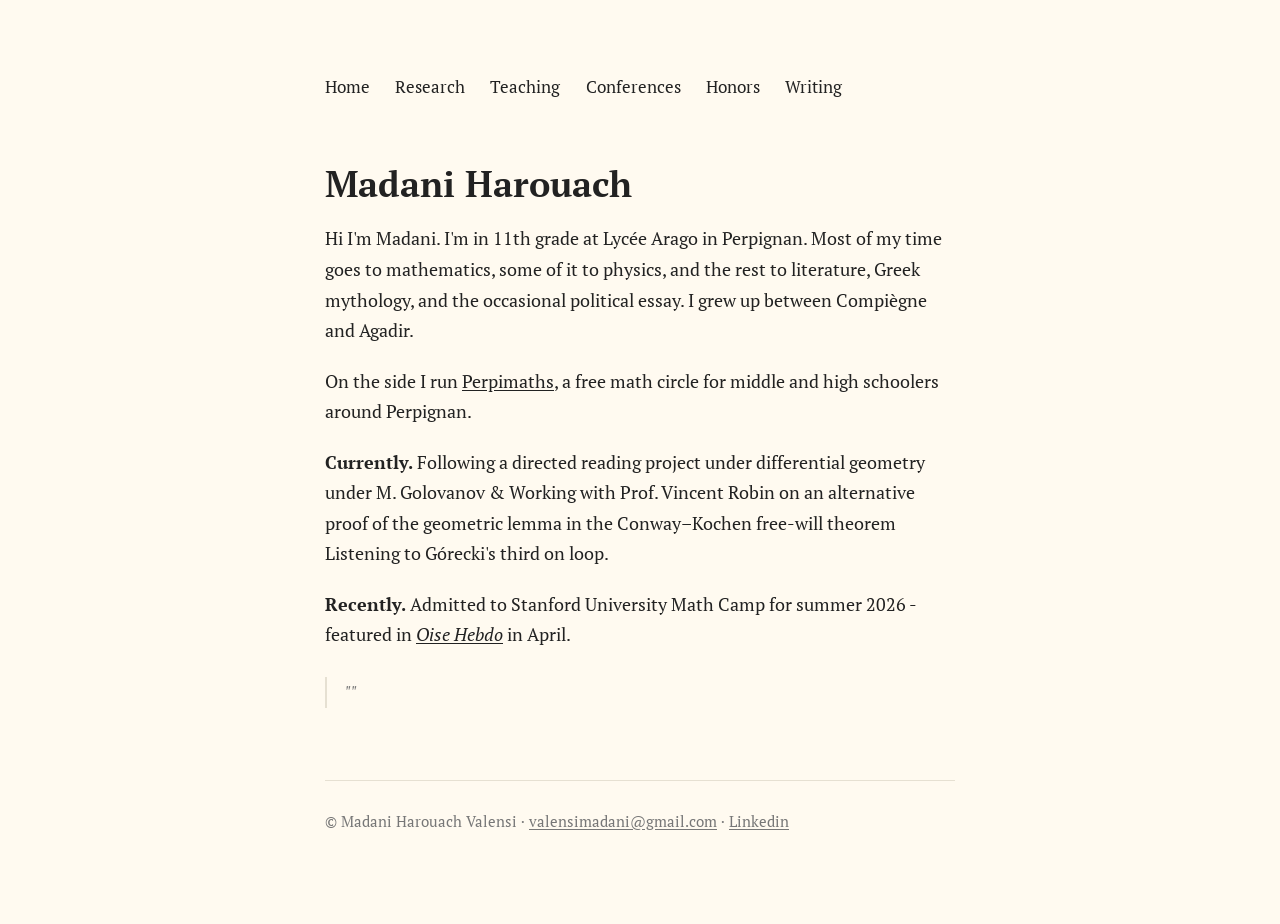
==== commit d6ae425b: "Update index.html" ====
--- a/index.html
+++ b/index.html
@@ -24,20 +24,20 @@
 
 <h1>Madani Harouach</h1>
 
-<p>Hi — I'm Madani. I'm 17, in <em>première</em> at Lycée Arago in Perpignan. Most of my time goes to pure mathematics (differential geometry, analysis), some of it to physics (read for pleasure, not for rigour), and the rest to literature, Greek mythology, and the occasional political essay. I grew up in the Clos-des-Roses in Compiègne, and I still think about that a lot.</p>
+<p>Hi I'm Madani. I'm in 11th grade at Lycée Arago in Perpignan. Most of my time goes to mathematics, some of it to physics, and the rest to literature, Greek mythology, and the occasional political essay. I grew up between Compiègne and Agadir.</p>
 
-<p>On the side I run <a href="https://perpimaths.org">Perpimaths</a>, a free math circle for collégiens and lycéens around Perpignan. Association loi 1901, no fees, ever.</p>
+<p>On the side I run <a href="https://perpimaths.org">Perpimaths</a>, a free math circle for middle and high schoolers around Perpignan. </p>
 
-<p><strong>Currently.</strong> Working with Prof. Vincent Robin on an alternative proof of the geometric lemma in the Conway–Kochen free-will theorem, via group actions on the cube. Reading O'Neill's <em>Vector Calculus &amp; Differential Geometry</em>. Listening to Górecki's third on loop.</p>
+<p><strong>Currently.</strong> Following a directed reading project under differential geometry under M. Golovanov & Working with Prof. Vincent Robin on an alternative proof of the geometric lemma in the Conway–Kochen free-will theorem Listening to Górecki's third on loop.</p>
 
-<p><strong>Recently.</strong> Admitted to Stanford SUMaC for summer 2026 on a $9,000 scholarship — featured in <a href="https://www.oisehebdo.fr/2026/04/13/compiegne-harouach-el-madani-clos-des-roses-universite-stanford/"><em>Oise Hebdo</em></a> in April.</p>
+<p><strong>Recently.</strong> Admitted to Stanford University Math Camp for summer 2026 - featured in <a href="https://www.oisehebdo.fr/2026/04/13/compiegne-harouach-el-madani-clos-des-roses-universite-stanford/"><em>Oise Hebdo</em></a> in April.</p>
 
-<blockquote>"What I cannot create, I do not understand." — Feynman, on a blackboard, and it's stuck with me.</blockquote>
+<blockquote>""</blockquote>
 
 </main>
 
 <footer class="site-foot">
-  © El Madani Harouach Valensi · <a href="mailto:valensimadani@gmail.com">valensimadani@gmail.com</a> · <a href="https://open.substack.com/pub/valensimadani">Substack</a>
+  © Madani Harouach Valensi · <a href="mailto:valensimadani@gmail.com">valensimadani@gmail.com</a> · <a href="https://fr.linkedin.com/in/madani-harouach-valensi-103986315">Linkedin</a>
 </footer>
 
 </div>
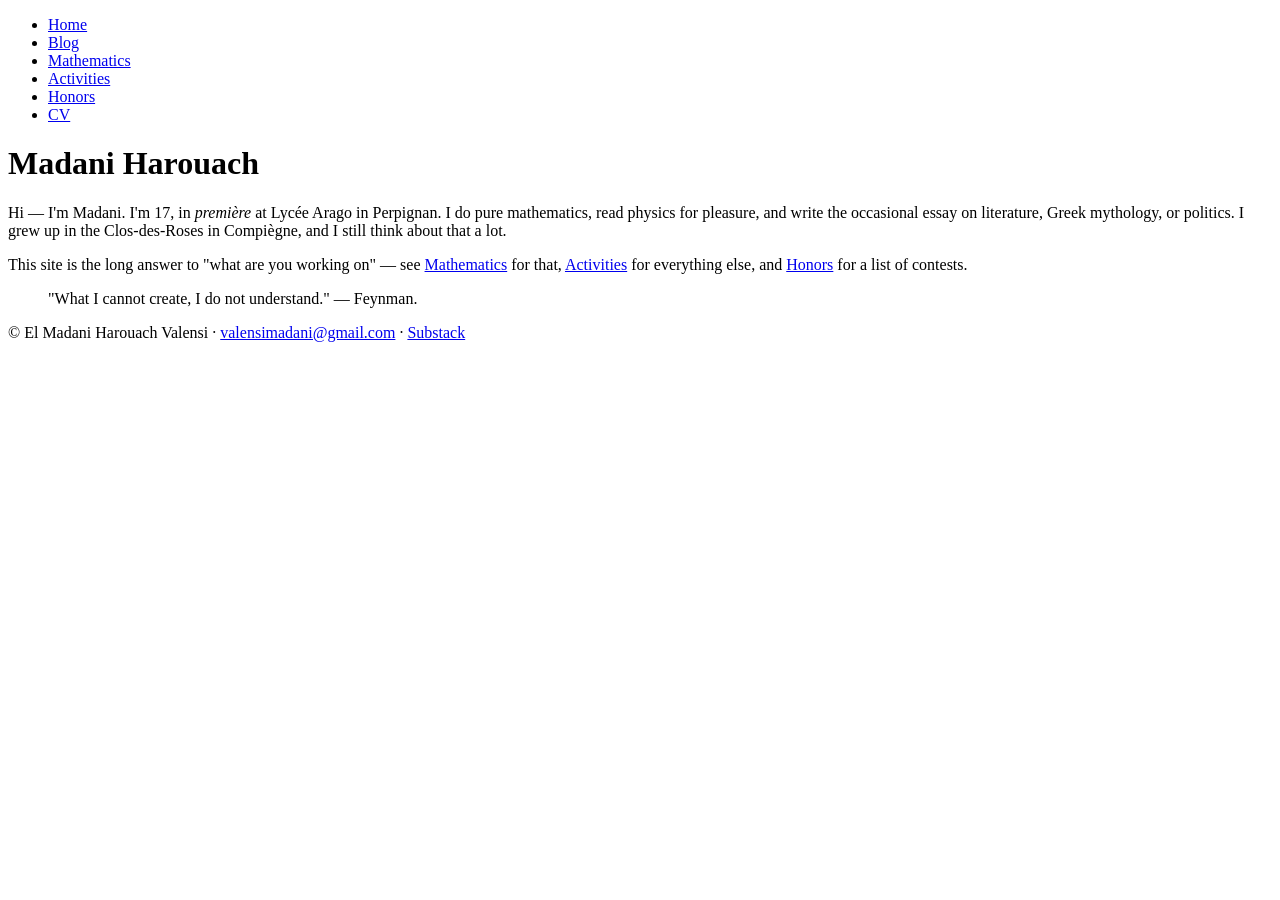
==== commit cdfec845: "Rename index (3).html to index.html" ====
--- a/index.html
+++ b/index.html
@@ -12,11 +12,11 @@
 <nav class="site-nav">
   <ul>
     <li><a href="index.html">Home</a></li>
-    <li><a href="research.html">Research</a></li>
-    <li><a href="teaching.html">Teaching</a></li>
-    <li><a href="conferences.html">Conferences</a></li>
+    <li><a href="https://open.substack.com/pub/valensimadani">Blog</a></li>
+    <li><a href="mathematics.html">Mathematics</a></li>
+    <li><a href="activities.html">Activities</a></li>
     <li><a href="honors.html">Honors</a></li>
-    <li><a href="writing.html">Writing</a></li>
+    <li><a href="cv.pdf">CV</a></li>
   </ul>
 </nav>
 
@@ -24,20 +24,16 @@
 
 <h1>Madani Harouach</h1>
 
-<p>Hi I'm Madani. I'm in 11th grade at Lycée Arago in Perpignan. Most of my time goes to mathematics, some of it to physics, and the rest to literature, Greek mythology, and the occasional political essay. I grew up between Compiègne and Agadir.</p>
+<p>Hi — I'm Madani. I'm 17, in <em>première</em> at Lycée Arago in Perpignan. I do pure mathematics, read physics for pleasure, and write the occasional essay on literature, Greek mythology, or politics. I grew up in the Clos-des-Roses in Compiègne, and I still think about that a lot.</p>
 
-<p>On the side I run <a href="https://perpimaths.org">Perpimaths</a>, a free math circle for middle and high schoolers around Perpignan. </p>
+<p>This site is the long answer to "what are you working on" — see <a href="mathematics.html">Mathematics</a> for that, <a href="activities.html">Activities</a> for everything else, and <a href="honors.html">Honors</a> for a list of contests.</p>
 
-<p><strong>Currently.</strong> Following a directed reading project under differential geometry under M. Golovanov & Working with Prof. Vincent Robin on an alternative proof of the geometric lemma in the Conway–Kochen free-will theorem Listening to Górecki's third on loop.</p>
-
-<p><strong>Recently.</strong> Admitted to Stanford University Math Camp for summer 2026 - featured in <a href="https://www.oisehebdo.fr/2026/04/13/compiegne-harouach-el-madani-clos-des-roses-universite-stanford/"><em>Oise Hebdo</em></a> in April.</p>
-
-<blockquote>""</blockquote>
+<blockquote>"What I cannot create, I do not understand." — Feynman.</blockquote>
 
 </main>
 
 <footer class="site-foot">
-  © Madani Harouach Valensi · <a href="mailto:valensimadani@gmail.com">valensimadani@gmail.com</a> · <a href="https://fr.linkedin.com/in/madani-harouach-valensi-103986315">Linkedin</a>
+  © El Madani Harouach Valensi · <a href="mailto:valensimadani@gmail.com">valensimadani@gmail.com</a> · <a href="https://open.substack.com/pub/valensimadani">Substack</a>
 </footer>
 
 </div>
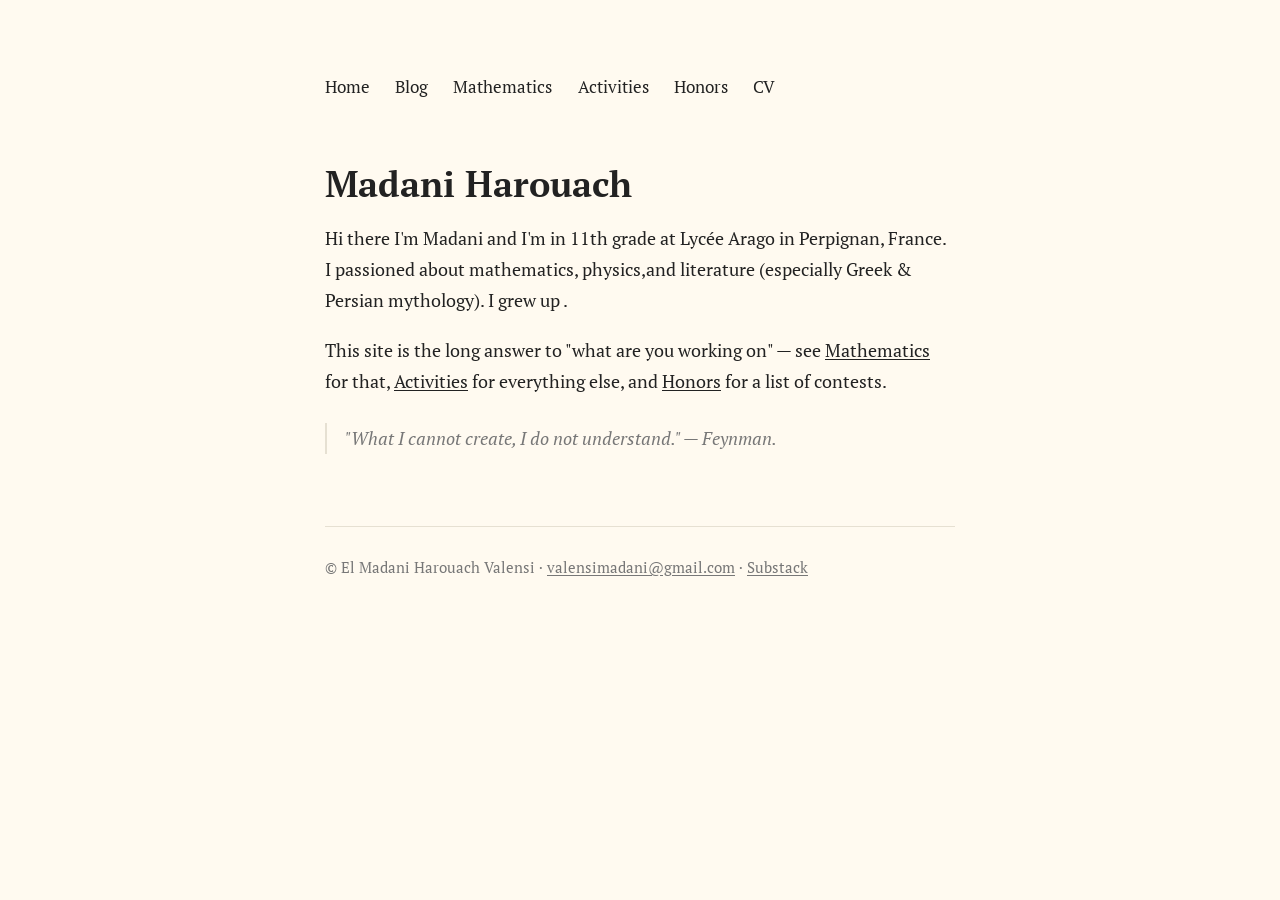
==== commit cc1bbf5b: "Update index.html" ====
--- a/index.html
+++ b/index.html
@@ -24,7 +24,7 @@
 
 <h1>Madani Harouach</h1>
 
-<p>Hi — I'm Madani. I'm 17, in <em>première</em> at Lycée Arago in Perpignan. I do pure mathematics, read physics for pleasure, and write the occasional essay on literature, Greek mythology, or politics. I grew up in the Clos-des-Roses in Compiègne, and I still think about that a lot.</p>
+<p>Hi there I'm Madani and I'm in 11th grade at Lycée Arago in Perpignan, France. I passioned about mathematics, physics,and literature (especially Greek & Persian mythology). I grew up .</p>
 
 <p>This site is the long answer to "what are you working on" — see <a href="mathematics.html">Mathematics</a> for that, <a href="activities.html">Activities</a> for everything else, and <a href="honors.html">Honors</a> for a list of contests.</p>
 
--- a/style.css
+++ b/style.css
@@ -0,0 +1,143 @@
+/* madaniharouach.github.io — minimal serif */
+
+@import url('https://fonts.googleapis.com/css2?family=PT+Serif:ital,wght@0,400;0,700;1,400;1,700&display=swap');
+
+:root {
+  --paper: #fffaf0;
+  --ink:   #222;
+  --muted: #777;
+  --rule:  #e6e0d2;
+}
+
+* { box-sizing: border-box; }
+
+html { font-size: 18px; -webkit-font-smoothing: antialiased; }
+
+body {
+  margin: 0;
+  background: var(--paper);
+  color: var(--ink);
+  font-family: 'PT Serif', Georgia, 'Times New Roman', serif;
+  line-height: 1.7;
+}
+
+.wrap {
+  max-width: 38rem;
+  margin: 0 auto;
+  padding: 3rem 1.25rem 4rem;
+}
+
+@media (min-width: 720px) {
+  .wrap { padding: 4rem 1.5rem 5rem; }
+}
+
+/* nav */
+.site-nav {
+  margin-bottom: 3rem;
+  font-size: 0.95rem;
+}
+
+.site-nav ul {
+  list-style: none;
+  margin: 0;
+  padding: 0;
+  display: flex;
+  flex-wrap: wrap;
+  gap: 0.25rem 1.4rem;
+}
+
+.site-nav a {
+  color: var(--ink);
+  text-decoration: none;
+}
+
+.site-nav a:hover { text-decoration: underline; }
+
+/* type */
+h1, h2, h3 {
+  font-weight: 700;
+  line-height: 1.2;
+  margin: 0 0 1rem;
+}
+
+h1 { font-size: 2rem; margin-top: 0.5rem; }
+h2 { font-size: 1.4rem; margin-top: 2.5rem; }
+h3 { font-size: 1.1rem; margin-top: 1.75rem; }
+
+p { margin: 0 0 1.1rem; }
+
+a {
+  color: var(--ink);
+  text-decoration: underline;
+  text-underline-offset: 2px;
+}
+
+a:hover { color: var(--muted); }
+
+ul, ol { padding-left: 1.25rem; }
+li { margin-bottom: 0.4rem; }
+
+/* sub-nav under a page title (math page) */
+.subnav {
+  list-style: none;
+  padding: 0;
+  margin: 0 0 1.5rem;
+  display: flex;
+  flex-wrap: wrap;
+  gap: 0.25rem 1.4rem;
+  font-size: 0.95rem;
+  border-top: 1px solid var(--rule);
+  border-bottom: 1px solid var(--rule);
+  padding: 0.6rem 0;
+}
+
+.subnav li { margin: 0; }
+
+.subnav a {
+  color: var(--ink);
+  text-decoration: none;
+}
+
+.subnav a:hover { text-decoration: underline; }
+
+/* breadcrumb back-link on sub-pages */
+.crumb {
+  font-size: 0.85rem;
+  color: var(--muted);
+  margin: 0 0 1.5rem;
+}
+
+.crumb a {
+  color: var(--muted);
+  text-decoration: none;
+}
+
+.crumb a:hover {
+  color: var(--ink);
+  text-decoration: underline;
+}
+
+blockquote {
+  margin: 1.5rem 0;
+  padding-left: 1rem;
+  border-left: 2px solid var(--rule);
+  color: var(--muted);
+  font-style: italic;
+}
+
+hr {
+  border: 0;
+  border-top: 1px solid var(--rule);
+  margin: 2.5rem 0;
+}
+
+/* footer */
+.site-foot {
+  margin-top: 4rem;
+  padding-top: 1.5rem;
+  border-top: 1px solid var(--rule);
+  font-size: 0.85rem;
+  color: var(--muted);
+}
+
+.site-foot a { color: var(--muted); }
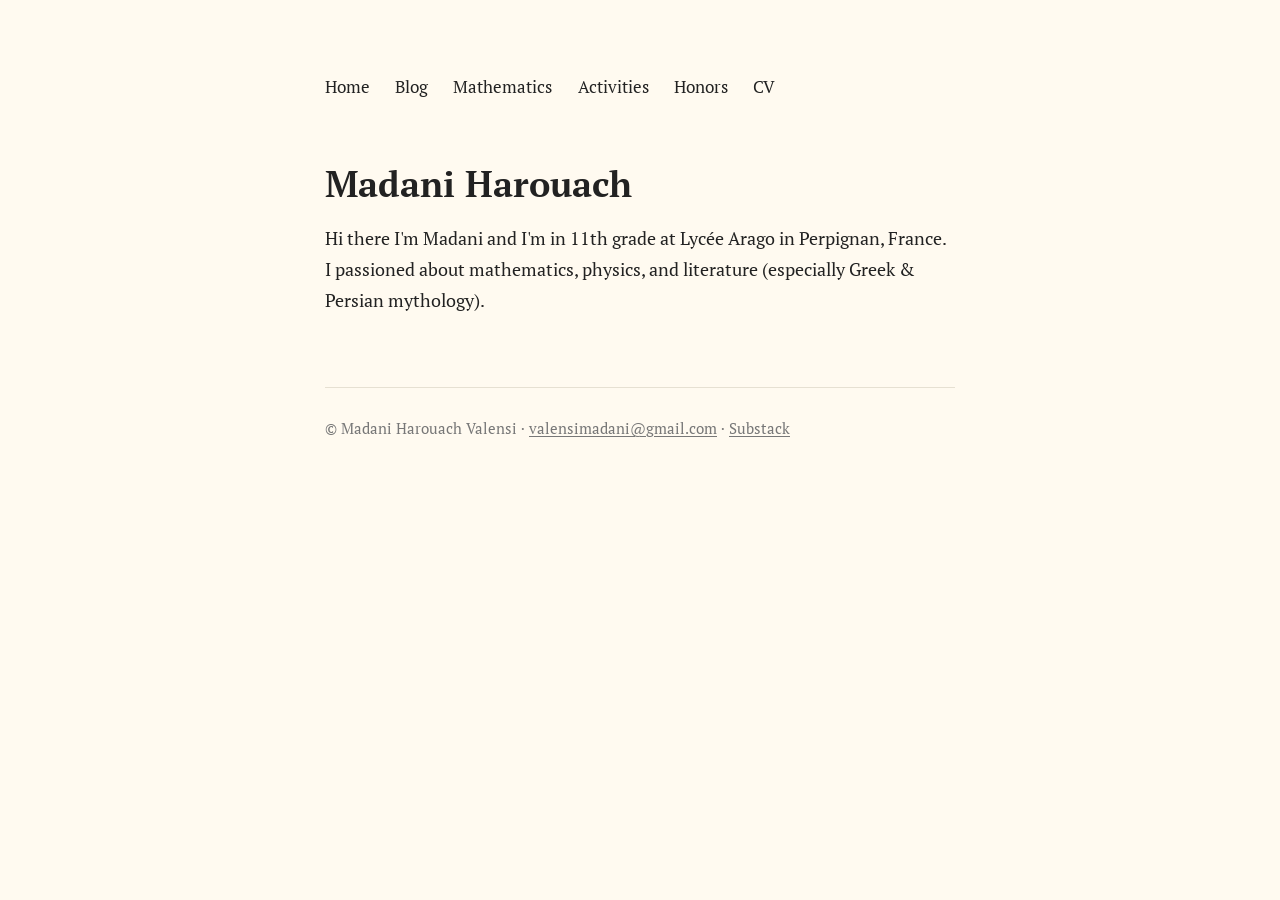
==== commit 8d4857b3: "Update index.html" ====
--- a/index.html
+++ b/index.html
@@ -24,16 +24,16 @@
 
 <h1>Madani Harouach</h1>
 
-<p>Hi there I'm Madani and I'm in 11th grade at Lycée Arago in Perpignan, France. I passioned about mathematics, physics,and literature (especially Greek & Persian mythology). I grew up .</p>
+<p>Hi there I'm Madani and I'm in 11th grade at Lycée Arago in Perpignan, France. I passioned about mathematics, physics, and literature (especially Greek & Persian mythology).</p>
 
-<p>This site is the long answer to "what are you working on" — see <a href="mathematics.html">Mathematics</a> for that, <a href="activities.html">Activities</a> for everything else, and <a href="honors.html">Honors</a> for a list of contests.</p>
+<p></p>
 
-<blockquote>"What I cannot create, I do not understand." — Feynman.</blockquote>
+<blockquote></blockquote>
 
 </main>
 
 <footer class="site-foot">
-  © El Madani Harouach Valensi · <a href="mailto:valensimadani@gmail.com">valensimadani@gmail.com</a> · <a href="https://open.substack.com/pub/valensimadani">Substack</a>
+  © Madani Harouach Valensi · <a href="mailto:valensimadani@gmail.com">valensimadani@gmail.com</a> · <a href="https://open.substack.com/pub/valensimadani">Substack</a>
 </footer>
 
 </div>
